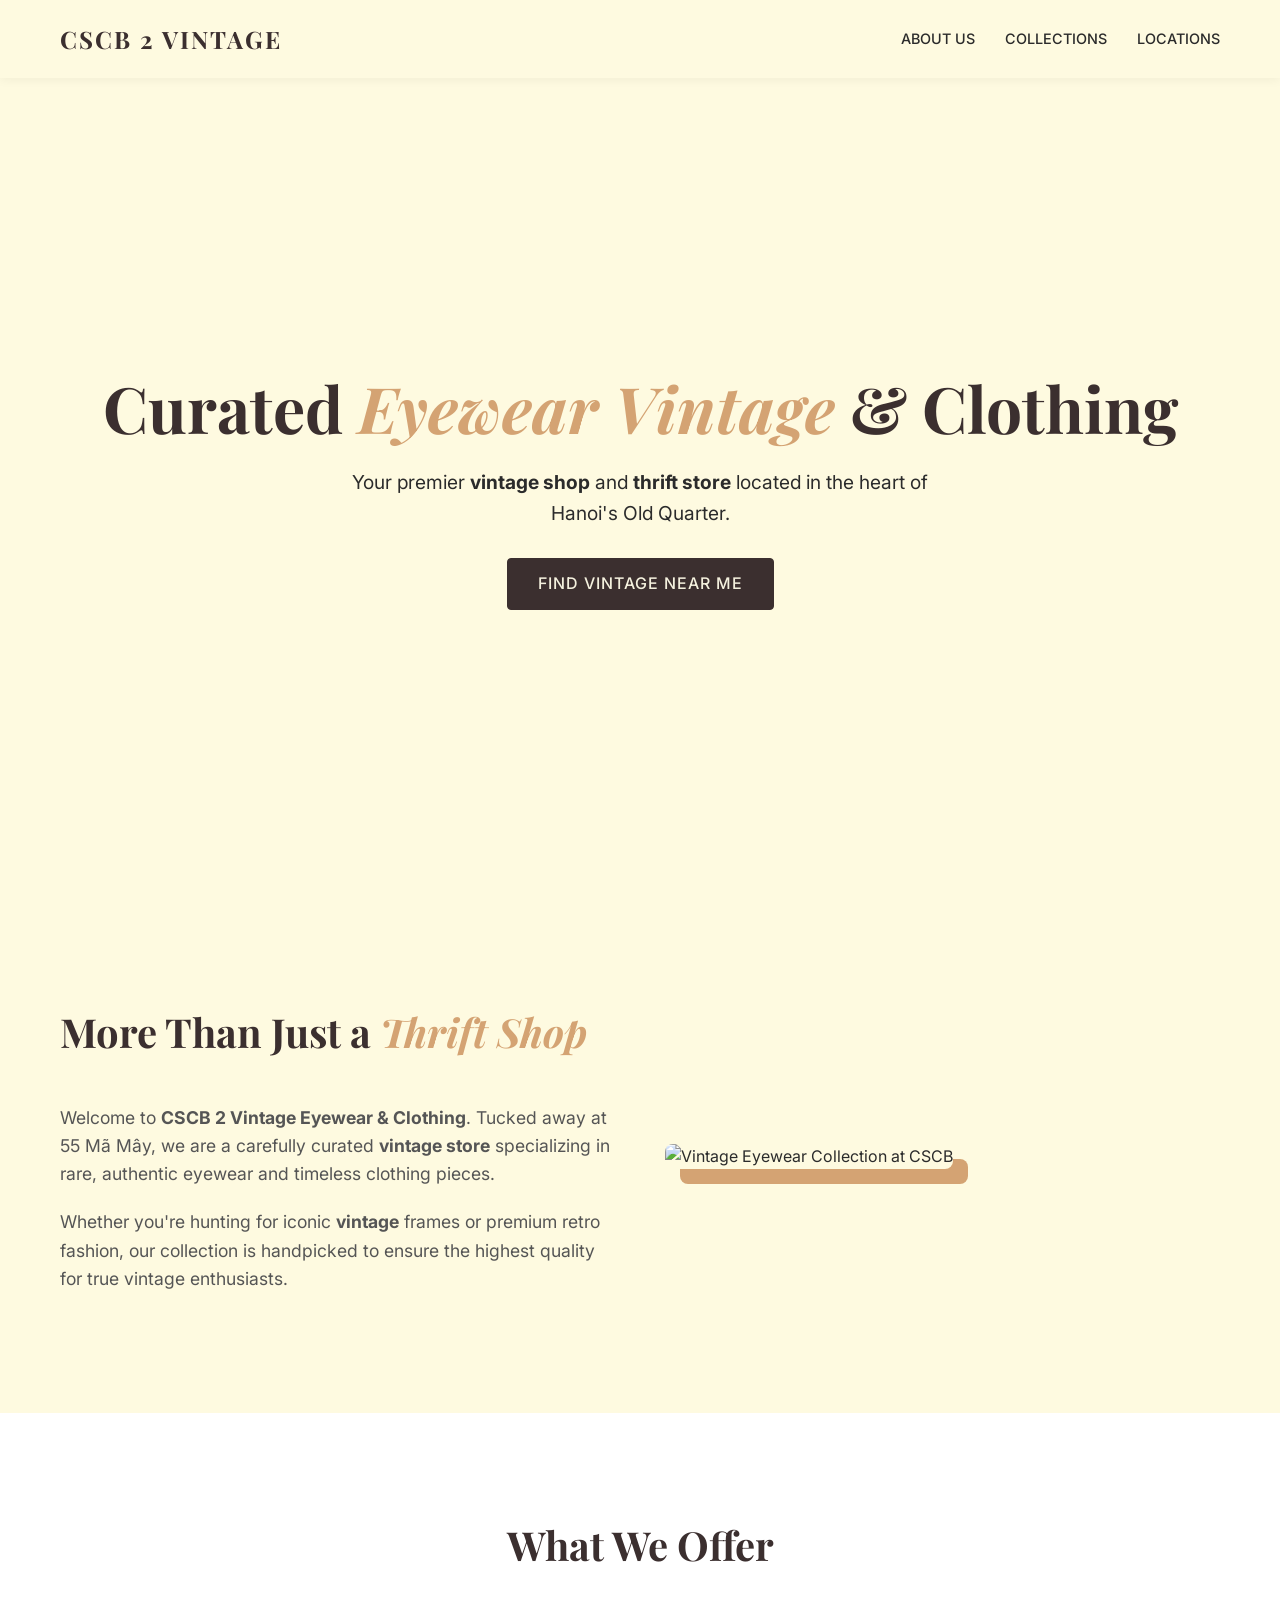
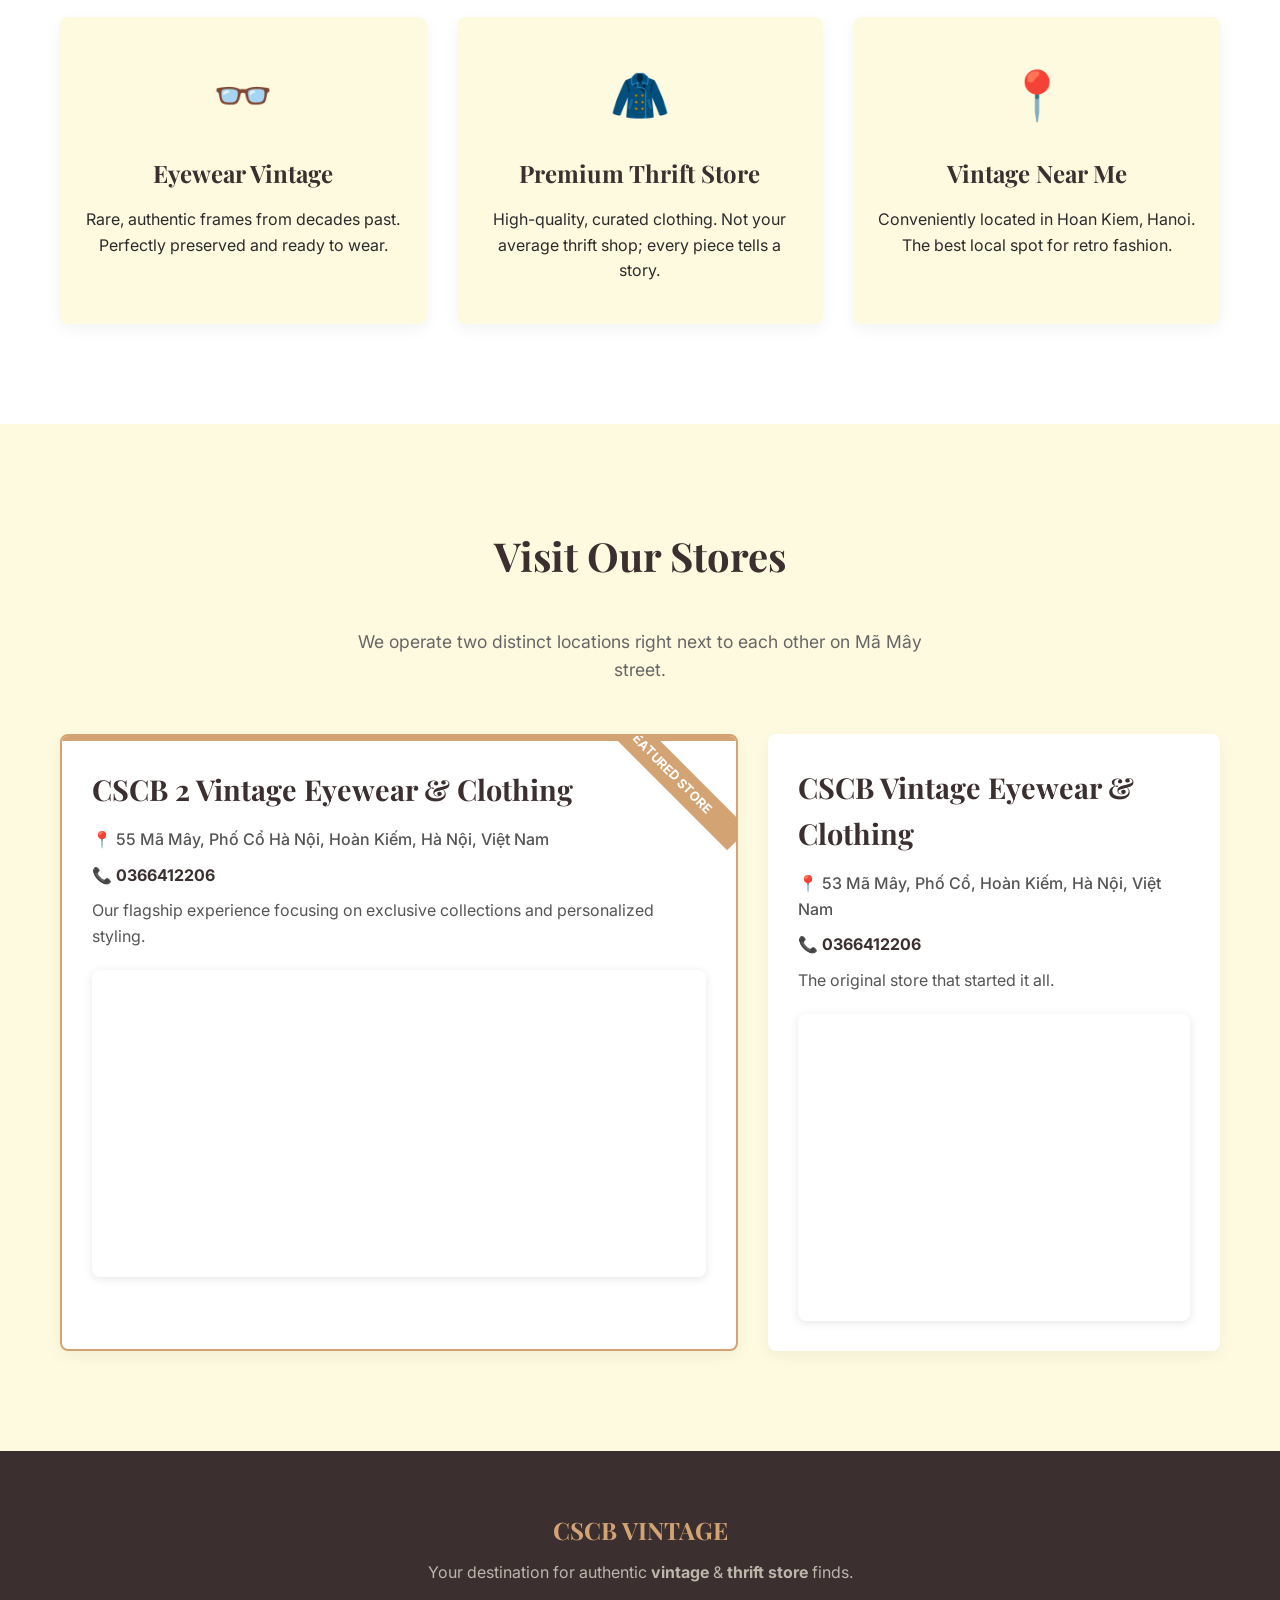
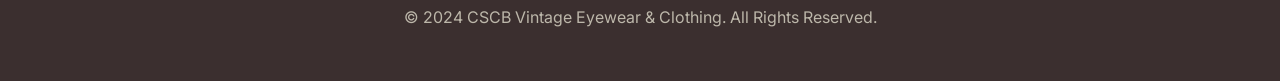
==== index.html @ a182944a "Initial commit: CSCB Vintage SEO Landing Page" ====
<!DOCTYPE html>
<html lang="vi">
<head>
    <meta charset="UTF-8">
    <meta name="viewport" content="width=device-width, initial-scale=1.0">
    <meta name="description" content="CSCB 2 Vintage Eyewear & Clothing - The premium vintage shop, thrift store, and eyewear vintage destination in Hanoi Old Quarter. Find the best vintage near me at 55 Mã Mây.">
    <title>CSCB 2 Vintage Eyewear & Clothing | Premium Vintage Shop & Thrift Store Hanoi</title>
    
    <link rel="stylesheet" href="styles.css">
    <!-- Google Fonts -->
    <link rel="preconnect" href="https://fonts.googleapis.com">
    <link rel="preconnect" href="https://fonts.gstatic.com" crossorigin>
    <link href="https://fonts.googleapis.com/css2?family=Playfair+Display:ital,wght@0,400;0,700;1,400&family=Inter:wght@300;400;500;600&display=swap" rel="stylesheet">
    
    <!-- LocalBusiness Schema Markup for Local SEO -->
    <script type="application/ld+json">
    {
      "@context": "https://schema.org",
      "@type": "ClothingStore",
      "name": "CSCB 2 Vintage Eyewear & Clothing",
      "image": "https://images.unsplash.com/photo-1550246140-5119ae4790b8?auto=format&fit=crop&w=1200&q=80",
      "@id": "https://cscbvintage.com/#location2",
      "url": "https://cscbvintage.com",
      "telephone": "+84366412206",
      "address": {
        "@type": "PostalAddress",
        "streetAddress": "55 Mã Mây, Phố cổ Hà Nội",
        "addressLocality": "Hoàn Kiếm",
        "addressRegion": "Hà Nội",
        "postalCode": "100000",
        "addressCountry": "VN"
      },
      "geo": {
        "@type": "GeoCoordinates",
        "latitude": 21.0351235,
        "longitude": 105.8509074
      },
      "openingHoursSpecification": {
        "@type": "OpeningHoursSpecification",
        "dayOfWeek": [
          "Monday",
          "Tuesday",
          "Wednesday",
          "Thursday",
          "Friday",
          "Saturday",
          "Sunday"
        ],
        "opens": "09:00",
        "closes": "22:00"
      },
      "sameAs": [
        "https://www.facebook.com/cscbvintage"
      ],
      "department": {
        "@type": "Store",
        "name": "CSCB Vintage Eyewear & Clothing (Cơ sở 1)",
        "address": {
          "@type": "PostalAddress",
          "streetAddress": "53 Mã Mây",
          "addressLocality": "Hoàn Kiếm",
          "addressRegion": "Hà Nội",
          "addressCountry": "VN"
        }
      }
    }
    </script>
</head>
<body>

    <!-- Navigation -->
    <nav class="navbar">
        <div class="container nav-container">
            <a href="#" class="logo">CSCB 2 VINTAGE</a>
            <ul class="nav-links">
                <li><a href="#about">About Us</a></li>
                <li><a href="#collections">Collections</a></li>
                <li><a href="#locations">Locations</a></li>
            </ul>
        </div>
    </nav>

    <!-- Hero Section -->
    <header class="hero">
        <div class="hero-content fade-in-up">
            <h1>Curated <span class="highlight">Eyewear Vintage</span> & Clothing</h1>
            <p>Your premier <strong>vintage shop</strong> and <strong>thrift store</strong> located in the heart of Hanoi's Old Quarter.</p>
            <a href="#locations" class="btn btn-primary">Find Vintage Near Me</a>
        </div>
    </header>

    <!-- About Section -->
    <section id="about" class="section about-section">
        <div class="container">
            <div class="about-grid">
                <div class="about-text slide-in-left">
                    <h2>More Than Just a <span class="highlight">Thrift Shop</span></h2>
                    <p>Welcome to <strong>CSCB 2 Vintage Eyewear & Clothing</strong>. Tucked away at 55 Mã Mây, we are a carefully curated <strong>vintage store</strong> specializing in rare, authentic eyewear and timeless clothing pieces.</p>
                    <p>Whether you're hunting for iconic <strong>vintage</strong> frames or premium retro fashion, our collection is handpicked to ensure the highest quality for true vintage enthusiasts.</p>
                </div>
                <div class="about-image slide-in-right">
                    <img src="https://images.unsplash.com/photo-1511499767150-a48a237f0083?auto=format&fit=crop&w=800&q=80" alt="Vintage Eyewear Collection at CSCB">
                </div>
            </div>
        </div>
    </section>

    <!-- Collections / Keywords Section -->
    <section id="collections" class="section collections-section bg-light">
        <div class="container text-center">
            <h2 class="fade-in-up">What We Offer</h2>
            <div class="features-grid">
                <div class="feature-card fade-in-up delay-1">
                    <div class="icon">👓</div>
                    <h3>Eyewear Vintage</h3>
                    <p>Rare, authentic frames from decades past. Perfectly preserved and ready to wear.</p>
                </div>
                <div class="feature-card fade-in-up delay-2">
                    <div class="icon">🧥</div>
                    <h3>Premium Thrift Store</h3>
                    <p>High-quality, curated clothing. Not your average thrift shop; every piece tells a story.</p>
                </div>
                <div class="feature-card fade-in-up delay-3">
                    <div class="icon">📍</div>
                    <h3>Vintage Near Me</h3>
                    <p>Conveniently located in Hoan Kiem, Hanoi. The best local spot for retro fashion.</p>
                </div>
            </div>
        </div>
    </section>

    <!-- Locations & Map Section -->
    <section id="locations" class="section location-section">
        <div class="container">
            <div class="location-header text-center fade-in-up">
                <h2>Visit Our Stores</h2>
                <p>We operate two distinct locations right next to each other on Mã Mây street.</p>
            </div>
            
            <div class="location-grid">
                <!-- Location 2 (Main Focus) -->
                <div class="location-card primary-location slide-in-up">
                    <div class="badge">Featured Store</div>
                    <h3>CSCB 2 Vintage Eyewear & Clothing</h3>
                    <p class="address">📍 55 Mã Mây, Phố Cổ Hà Nội, Hoàn Kiếm, Hà Nội, Việt Nam</p>
                    <p class="phone">📞 <a href="tel:0366412206">0366412206</a></p>
                    <p class="desc">Our flagship experience focusing on exclusive collections and personalized styling.</p>
                    
                    <div class="map-container">
                        <!-- Generic Maps embed using address search for 55 Ma May -->
                        <iframe src="https://maps.google.com/maps?q=55%20M%C3%A3%20M%C3%A2y,%20H%C3%A0%20N%E1%BB%99i&t=&z=17&ie=UTF8&iwloc=&output=embed" width="100%" height="300" style="border:0;" allowfullscreen="" loading="lazy"></iframe>
                    </div>
                </div>

                <!-- Location 1 -->
                <div class="location-card secondary-location slide-in-up delay-2">
                    <h3>CSCB Vintage Eyewear & Clothing</h3>
                    <p class="address">📍 53 Mã Mây, Phố Cổ, Hoàn Kiếm, Hà Nội, Việt Nam</p>
                    <p class="phone">📞 <a href="tel:0366412206">0366412206</a></p>
                    <p class="desc">The original store that started it all.</p>
                    
                    <div class="map-container">
                        <!-- Provided Map Embed for CS1 -->
                        <iframe src="https://www.google.com/maps/embed?pb=!1m18!1m12!1m3!1d3723.939076178549!2d105.85090747674809!3d21.035123580615835!2m3!1f0!2f0!3f0!3m2!1i1024!2i768!4f13.1!3m3!1m2!1s0x3135ab55d11c216b%3A0x9eaa7a2d65ea89d!2sCSCB%20Vintage%20Eyewear%20%26%20Clothing%20-%20Hanoi!5e0!3m2!1svi!2s!4v1786948788789!5m2!1svi!2s" width="100%" height="300" style="border:0;" allowfullscreen="" loading="lazy" referrerpolicy="strict-origin-when-cross-origin"></iframe>
                    </div>
                </div>
            </div>
        </div>
    </section>

    <!-- Footer -->
    <footer class="footer">
        <div class="container text-center">
            <h2>CSCB VINTAGE</h2>
            <p>Your destination for authentic <strong>vintage</strong> & <strong>thrift store</strong> finds.</p>
            <p>&copy; 2024 CSCB Vintage Eyewear & Clothing. All Rights Reserved.</p>
        </div>
    </footer>

    <script src="script.js"></script>
</body>
</html>
---- styles.css ----
/* CSS Reset */
* {
    margin: 0;
    padding: 0;
    box-sizing: border-box;
}

/* Variables */
:root {
    --primary-color: #3b2f2f; /* Dark vintage brown */
    --secondary-color: #d4a373; /* Muted gold/camel */
    --accent-color: #e9edc9; /* Light vintage green */
    --bg-color: #fefae0; /* Cream background */
    --text-color: #2b2b2b;
    --light-text: #f4f1de;
    --font-heading: 'Playfair Display', serif;
    --font-body: 'Inter', sans-serif;
    --transition: all 0.3s ease;
}

html {
    scroll-behavior: smooth;
}

body {
    font-family: var(--font-body);
    background-color: var(--bg-color);
    color: var(--text-color);
    line-height: 1.6;
    overflow-x: hidden;
}

/* Typography */
h1, h2, h3, .logo {
    font-family: var(--font-heading);
    color: var(--primary-color);
}

.highlight {
    color: var(--secondary-color);
    font-style: italic;
}

a {
    text-decoration: none;
    color: inherit;
}

/* Utilities */
.container {
    max-width: 1200px;
    margin: 0 auto;
    padding: 0 20px;
}

.text-center {
    text-align: center;
}

.bg-light {
    background-color: #fff;
}

.btn {
    display: inline-block;
    padding: 12px 30px;
    border-radius: 4px;
    font-weight: 500;
    text-transform: uppercase;
    letter-spacing: 1px;
    transition: var(--transition);
    cursor: pointer;
}

.btn-primary {
    background-color: var(--primary-color);
    color: var(--light-text);
    border: 1px solid var(--primary-color);
}

.btn-primary:hover {
    background-color: transparent;
    color: var(--primary-color);
}

/* Navbar */
.navbar {
    background-color: rgba(254, 250, 224, 0.95);
    backdrop-filter: blur(10px);
    position: fixed;
    width: 100%;
    top: 0;
    z-index: 1000;
    padding: 20px 0;
    box-shadow: 0 2px 10px rgba(0,0,0,0.05);
}

.nav-container {
    display: flex;
    justify-content: space-between;
    align-items: center;
}

.logo {
    font-size: 1.5rem;
    font-weight: 700;
    letter-spacing: 2px;
}

.nav-links {
    list-style: none;
    display: flex;
    gap: 30px;
}

.nav-links a {
    font-weight: 500;
    text-transform: uppercase;
    font-size: 0.9rem;
    transition: var(--transition);
}

.nav-links a:hover {
    color: var(--secondary-color);
}

/* Hero Section */
.hero {
    height: 100vh;
    display: flex;
    align-items: center;
    justify-content: center;
    text-align: center;
    background: linear-gradient(rgba(254, 250, 224, 0.8), rgba(254, 250, 224, 0.9)), url('https://images.unsplash.com/photo-1550246140-5119ae4790b8?auto=format&fit=crop&w=1920&q=80') center/cover;
    padding-top: 80px;
}

.hero-content h1 {
    font-size: 4rem;
    margin-bottom: 20px;
    line-height: 1.2;
}

.hero-content p {
    font-size: 1.2rem;
    margin-bottom: 30px;
    max-width: 600px;
    margin-left: auto;
    margin-right: auto;
}

/* Sections */
.section {
    padding: 100px 0;
}

.section h2 {
    font-size: 2.5rem;
    margin-bottom: 40px;
}

/* About Grid */
.about-grid {
    display: grid;
    grid-template-columns: 1fr 1fr;
    gap: 50px;
    align-items: center;
}

.about-text p {
    margin-bottom: 20px;
    font-size: 1.1rem;
    color: #555;
}

.about-image img {
    width: 100%;
    border-radius: 8px;
    box-shadow: 15px 15px 0 var(--secondary-color);
}

/* Features Grid */
.features-grid {
    display: grid;
    grid-template-columns: repeat(3, 1fr);
    gap: 30px;
}

.feature-card {
    padding: 40px 20px;
    background-color: var(--bg-color);
    border-radius: 8px;
    box-shadow: 0 5px 15px rgba(0,0,0,0.05);
    transition: var(--transition);
}

.feature-card:hover {
    transform: translateY(-10px);
    box-shadow: 0 15px 30px rgba(0,0,0,0.1);
}

.feature-card .icon {
    font-size: 3rem;
    margin-bottom: 20px;
}

.feature-card h3 {
    margin-bottom: 15px;
    font-size: 1.5rem;
}

/* Location Section */
.location-header p {
    max-width: 600px;
    margin: 0 auto 50px auto;
    font-size: 1.1rem;
    color: #666;
}

.location-grid {
    display: grid;
    grid-template-columns: 1.5fr 1fr;
    gap: 30px;
}

.location-card {
    background-color: #fff;
    padding: 30px;
    border-radius: 8px;
    box-shadow: 0 5px 15px rgba(0,0,0,0.05);
    position: relative;
    overflow: hidden;
}

.primary-location {
    border: 2px solid var(--secondary-color);
}

.primary-location::before {
    content: '';
    position: absolute;
    top: 0;
    left: 0;
    width: 100%;
    height: 5px;
    background-color: var(--secondary-color);
}

.badge {
    position: absolute;
    top: 20px;
    right: -30px;
    background-color: var(--secondary-color);
    color: #fff;
    padding: 5px 40px;
    transform: rotate(45deg);
    font-size: 0.8rem;
    font-weight: bold;
    text-transform: uppercase;
}

.location-card h3 {
    font-size: 1.8rem;
    margin-bottom: 15px;
}

.location-card p {
    margin-bottom: 10px;
    color: #555;
}

.location-card .address {
    font-weight: 500;
}

.location-card .phone a {
    color: var(--primary-color);
    font-weight: bold;
}

.map-container {
    margin-top: 20px;
    border-radius: 8px;
    overflow: hidden;
    box-shadow: 0 2px 10px rgba(0,0,0,0.1);
}

/* Footer */
.footer {
    background-color: var(--primary-color);
    color: var(--light-text);
    padding: 60px 0 30px 0;
}

.footer h2 {
    color: var(--secondary-color);
    margin-bottom: 10px;
}

.footer p {
    color: rgba(244, 241, 222, 0.7);
    margin-bottom: 20px;
}

/* Animations */
.fade-in-up {
    opacity: 0;
    transform: translateY(30px);
    transition: opacity 0.8s ease, transform 0.8s ease;
}

.slide-in-left {
    opacity: 0;
    transform: translateX(-50px);
    transition: opacity 0.8s ease, transform 0.8s ease;
}

.slide-in-right {
    opacity: 0;
    transform: translateX(50px);
    transition: opacity 0.8s ease, transform 0.8s ease;
}

.slide-in-up {
    opacity: 0;
    transform: translateY(50px);
    transition: opacity 0.8s ease, transform 0.8s ease;
}

.is-visible {
    opacity: 1;
    transform: translate(0);
}

.delay-1 { transition-delay: 0.2s; }
.delay-2 { transition-delay: 0.4s; }
.delay-3 { transition-delay: 0.6s; }

/* Responsive */
@media (max-width: 900px) {
    .about-grid, .location-grid {
        grid-template-columns: 1fr;
    }
    
    .primary-location {
        order: -1;
    }
}

@media (max-width: 768px) {
    .hero-content h1 {
        font-size: 3rem;
    }
    
    .features-grid {
        grid-template-columns: 1fr;
    }
    
    .nav-links {
        display: none;
    }
}
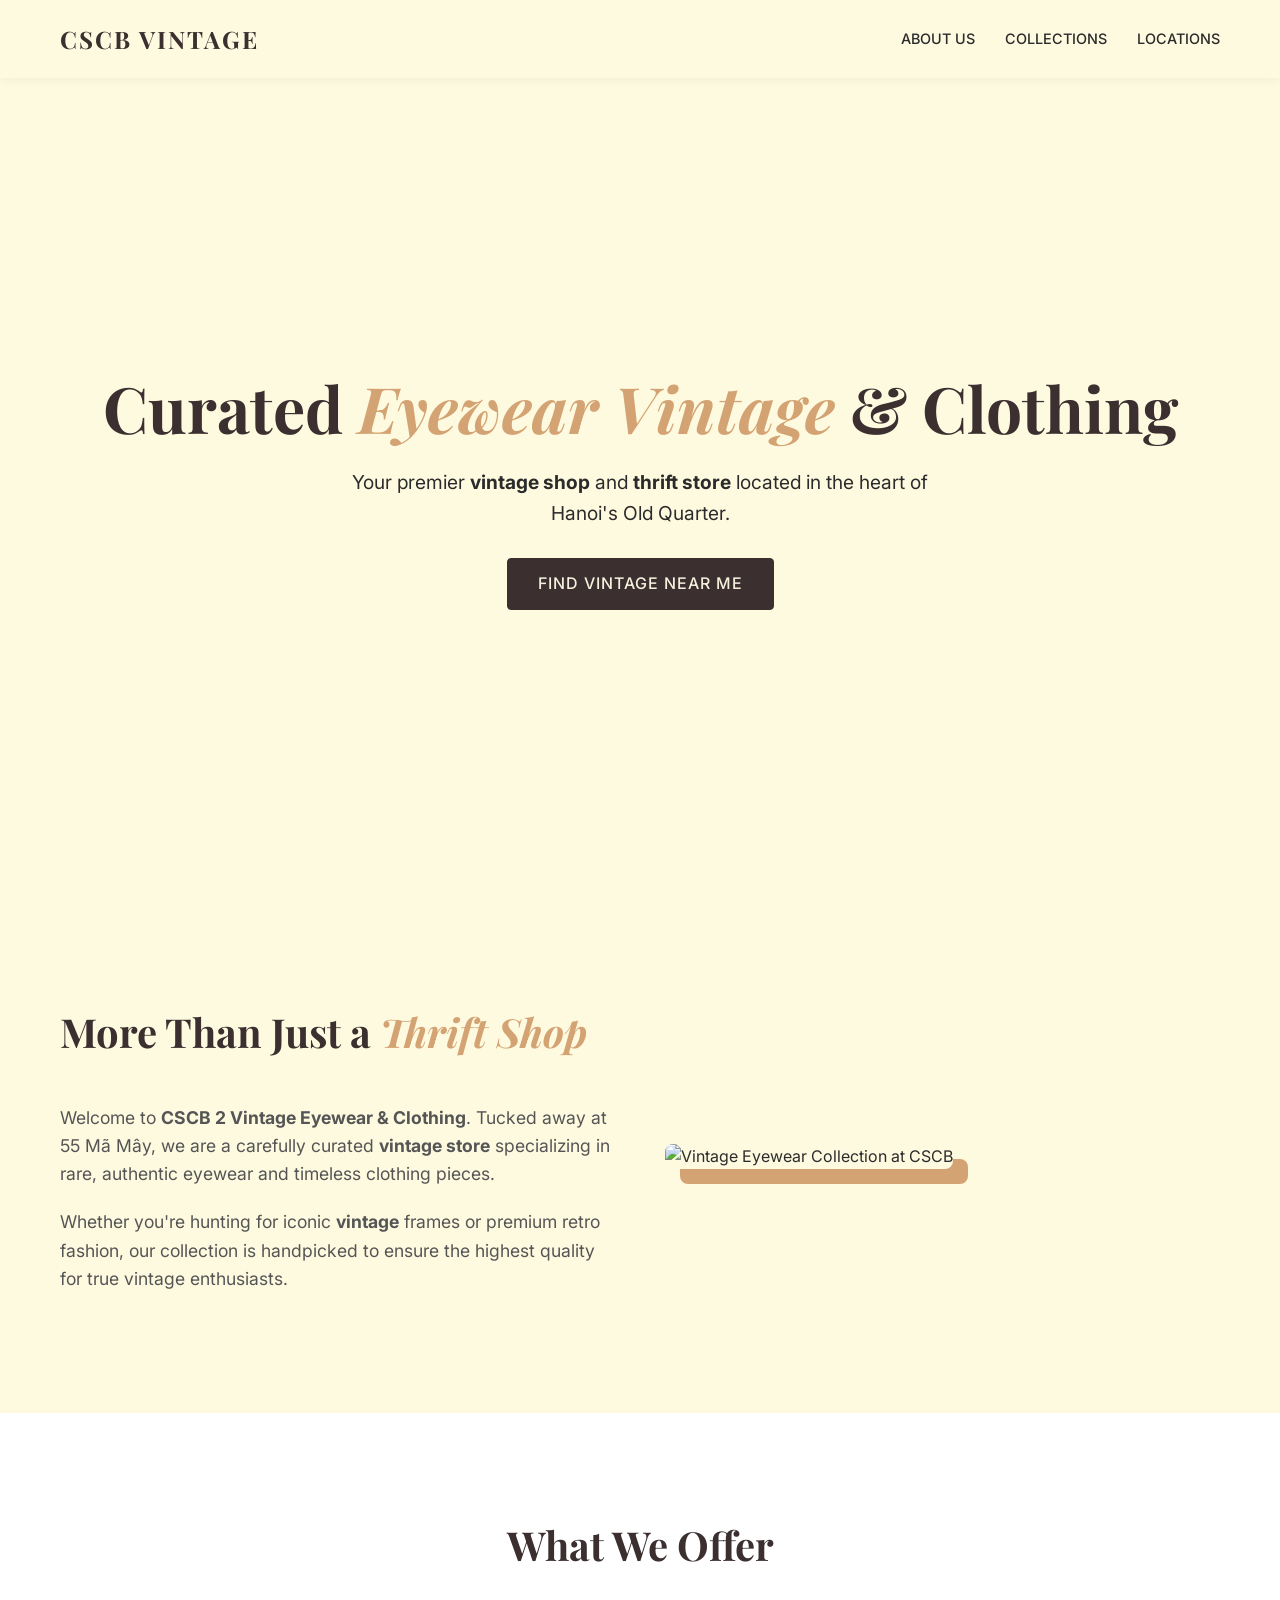
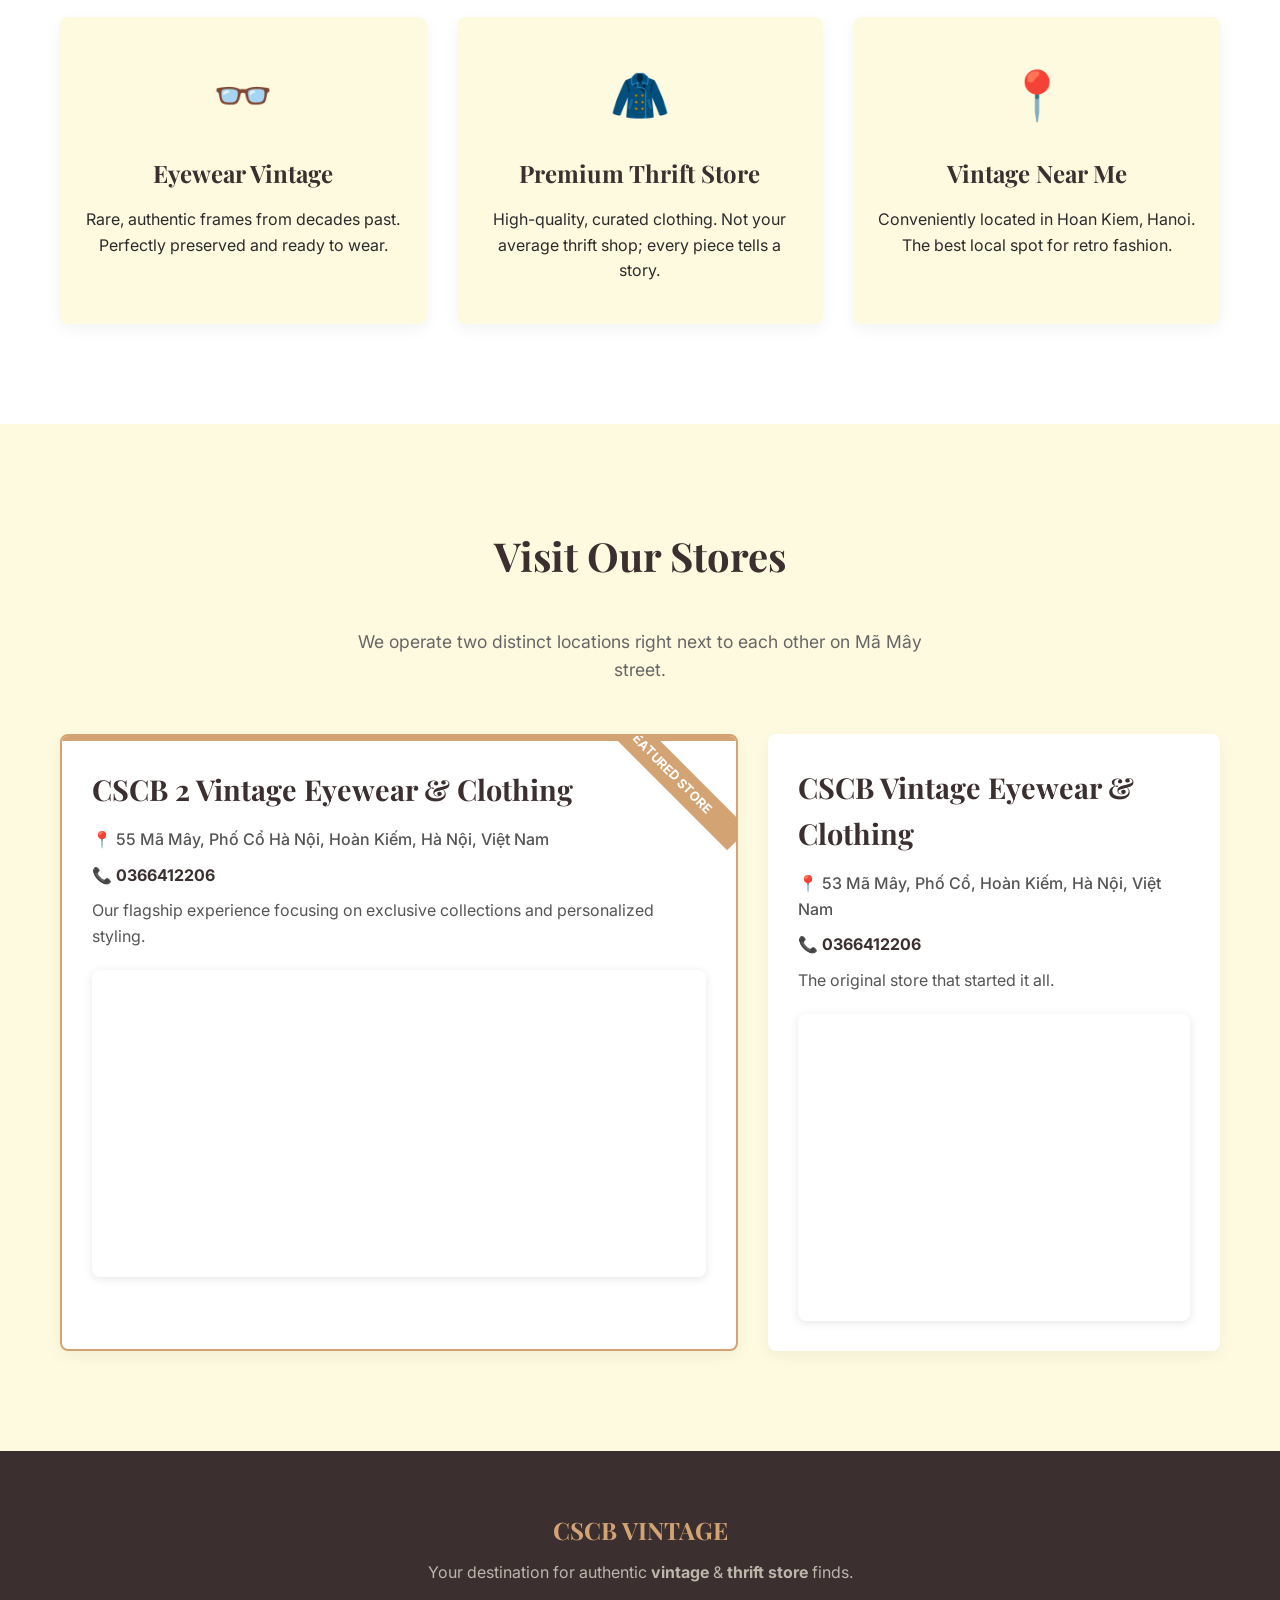
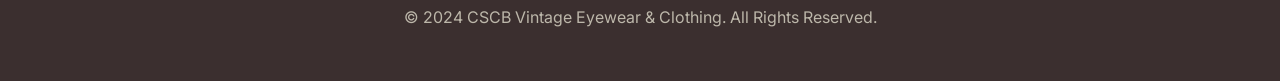
==== commit 817c6d81: "Update logo text to CSCB VINTAGE" ====
--- a/index.html
+++ b/index.html
@@ -71,7 +71,7 @@
     <!-- Navigation -->
     <nav class="navbar">
         <div class="container nav-container">
-            <a href="#" class="logo">CSCB 2 VINTAGE</a>
+            <a href="#" class="logo">CSCB VINTAGE</a>
             <ul class="nav-links">
                 <li><a href="#about">About Us</a></li>
                 <li><a href="#collections">Collections</a></li>
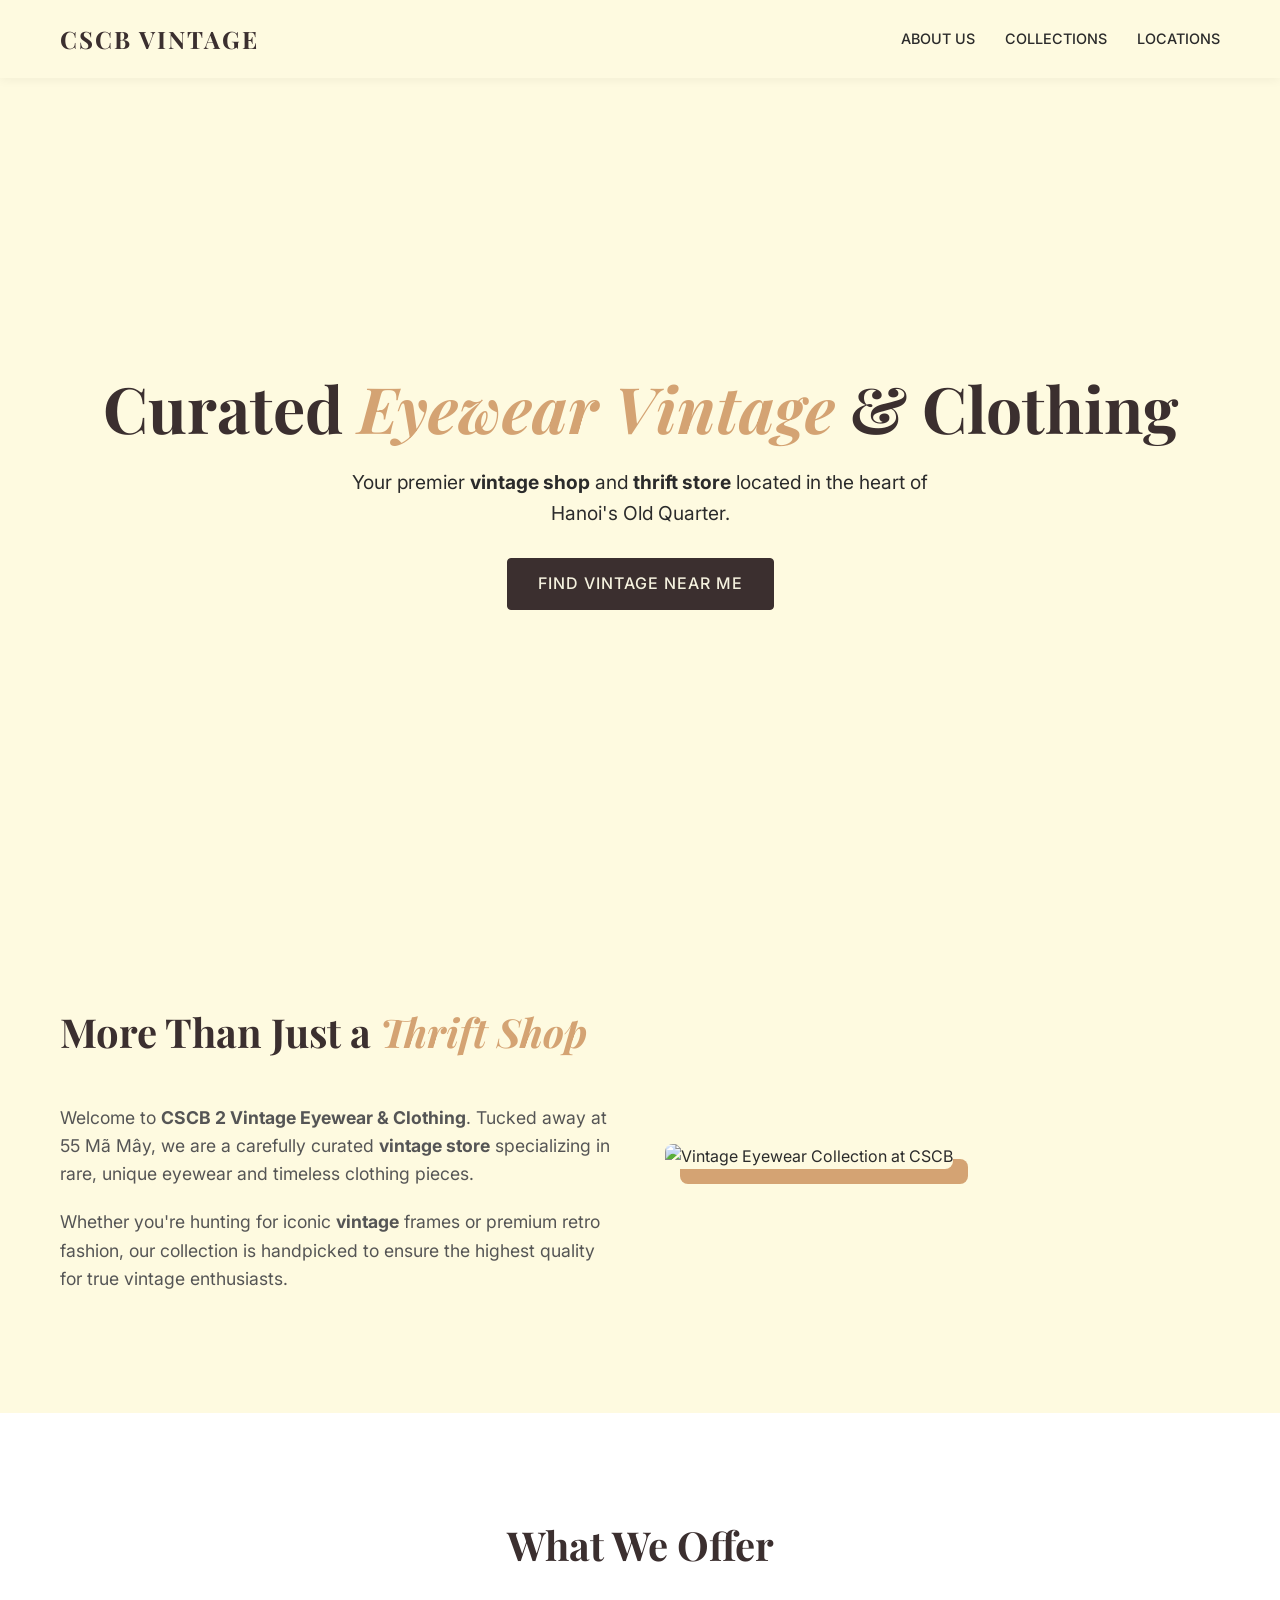
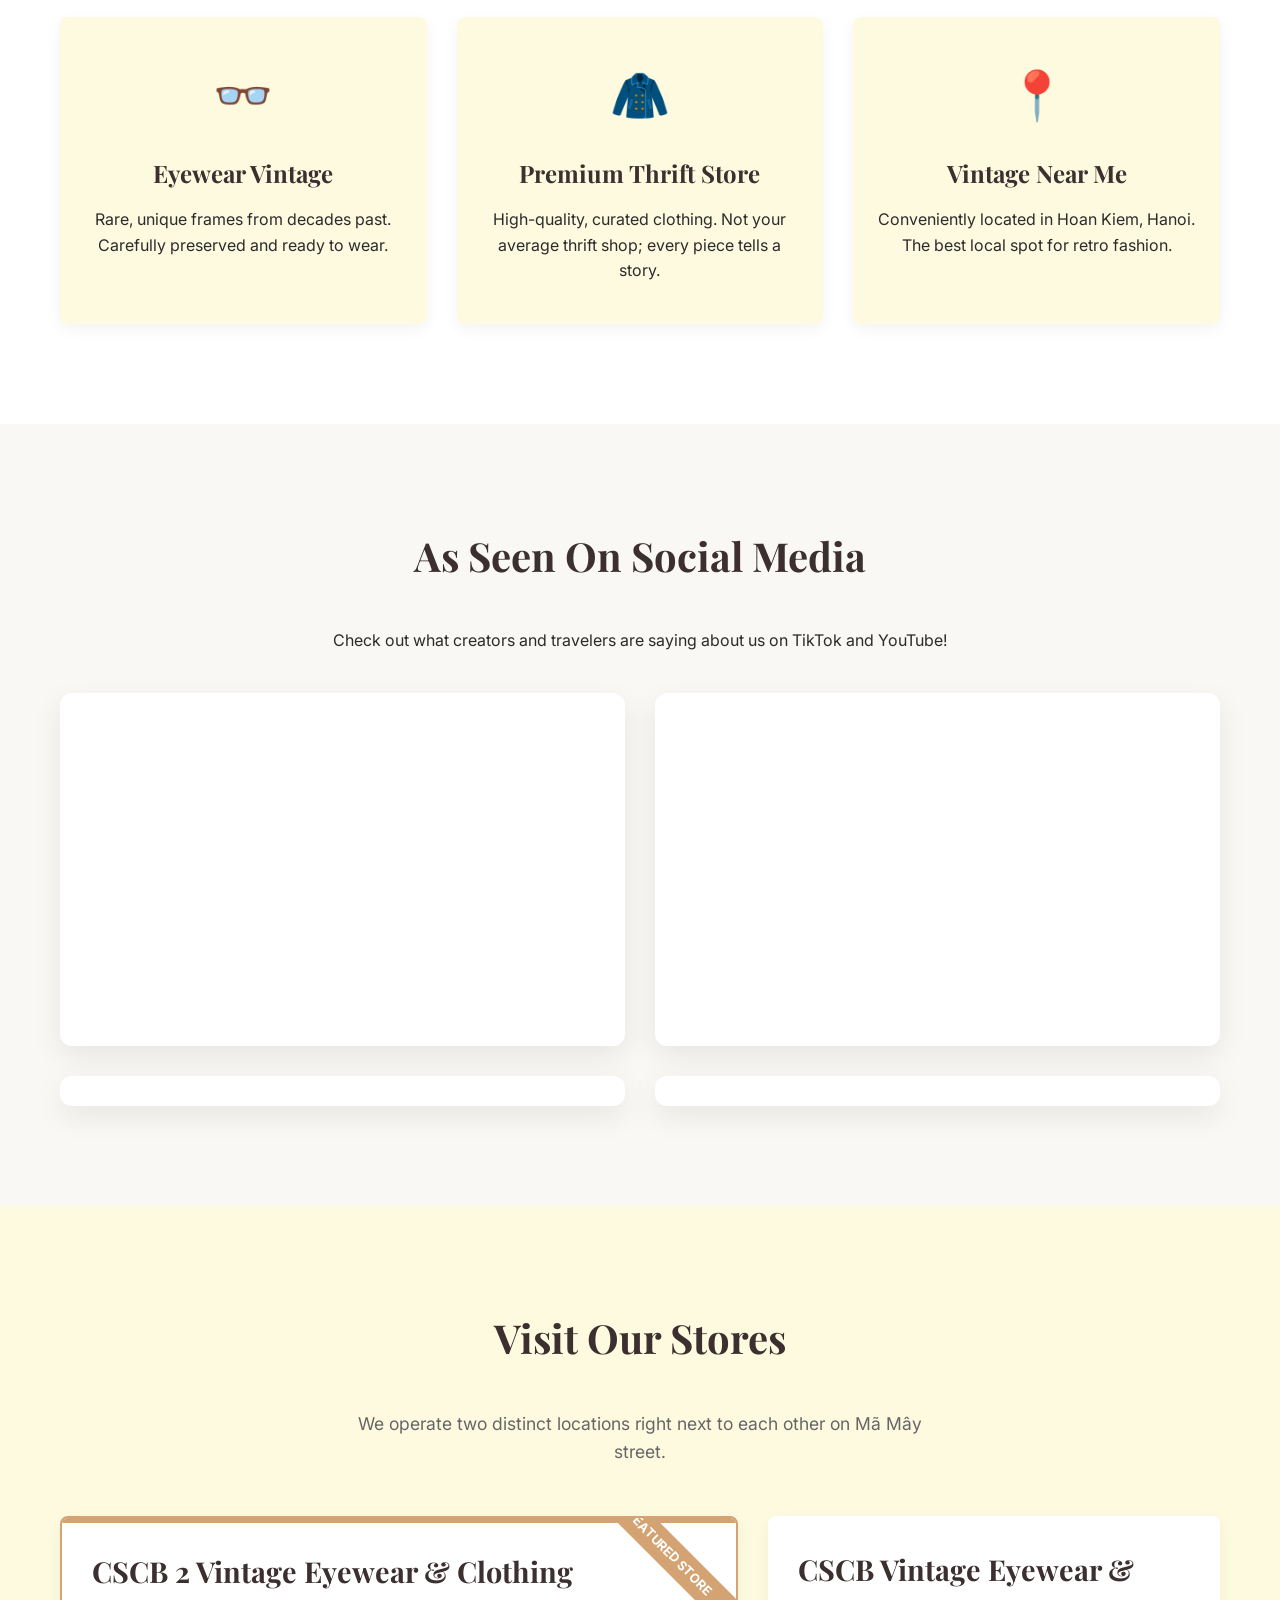
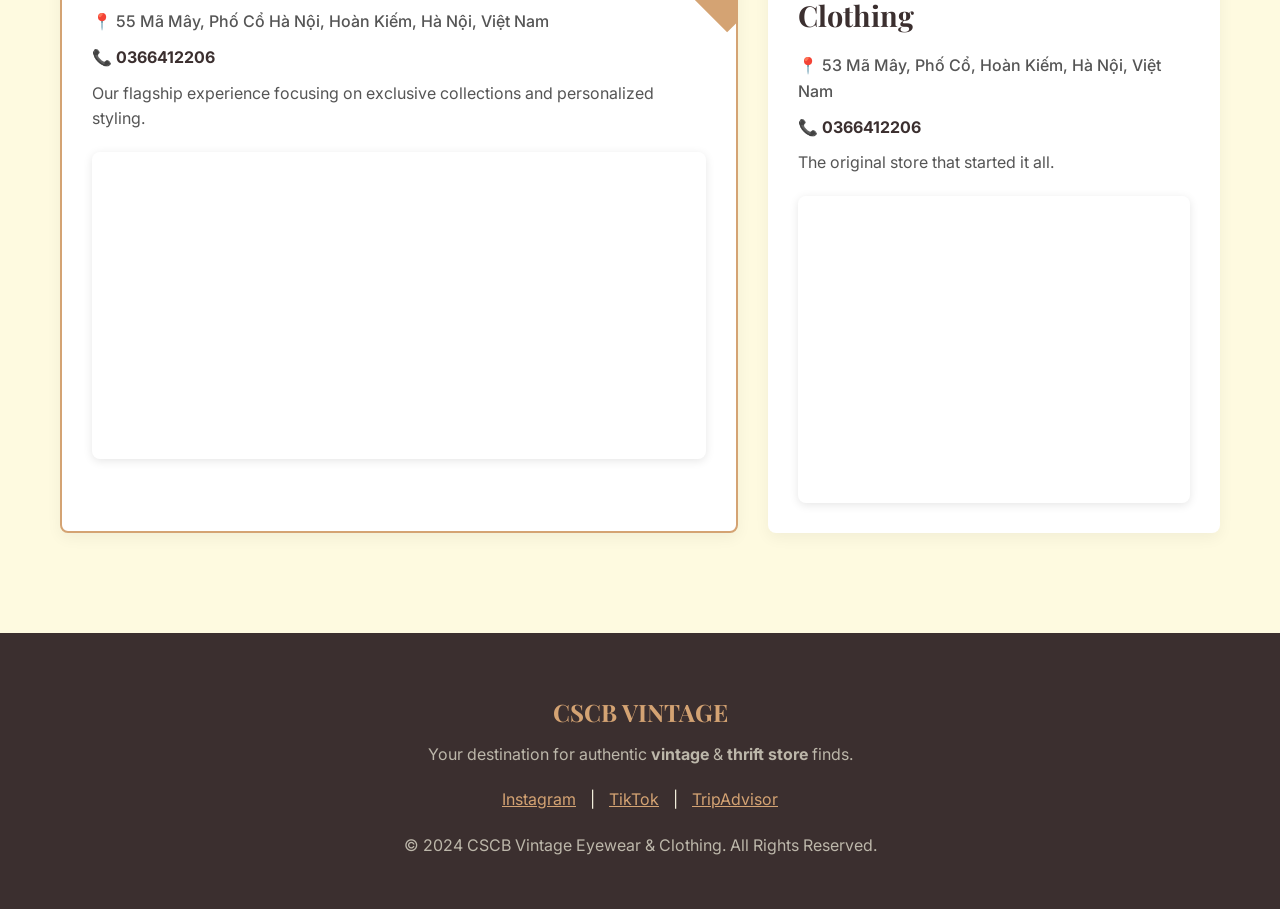
==== commit addca29e: "Revamp design: Add video reviews, update texts, social links" ====
--- a/index.html
+++ b/index.html
@@ -95,7 +95,7 @@
             <div class="about-grid">
                 <div class="about-text slide-in-left">
                     <h2>More Than Just a <span class="highlight">Thrift Shop</span></h2>
-                    <p>Welcome to <strong>CSCB 2 Vintage Eyewear & Clothing</strong>. Tucked away at 55 Mã Mây, we are a carefully curated <strong>vintage store</strong> specializing in rare, authentic eyewear and timeless clothing pieces.</p>
+                    <p>Welcome to <strong>CSCB 2 Vintage Eyewear & Clothing</strong>. Tucked away at 55 Mã Mây, we are a carefully curated <strong>vintage store</strong> specializing in rare, unique eyewear and timeless clothing pieces.</p>
                     <p>Whether you're hunting for iconic <strong>vintage</strong> frames or premium retro fashion, our collection is handpicked to ensure the highest quality for true vintage enthusiasts.</p>
                 </div>
                 <div class="about-image slide-in-right">
@@ -113,7 +113,7 @@
                 <div class="feature-card fade-in-up delay-1">
                     <div class="icon">👓</div>
                     <h3>Eyewear Vintage</h3>
-                    <p>Rare, authentic frames from decades past. Perfectly preserved and ready to wear.</p>
+                    <p>Rare, unique frames from decades past. Carefully preserved and ready to wear.</p>
                 </div>
                 <div class="feature-card fade-in-up delay-2">
                     <div class="icon">🧥</div>
@@ -126,6 +126,33 @@
                     <p>Conveniently located in Hoan Kiem, Hanoi. The best local spot for retro fashion.</p>
                 </div>
             </div>
+        </div>
+    </section>
+
+    <!-- Media & Reviews Section -->
+    <section id="reviews" class="section reviews-section">
+        <div class="container text-center">
+            <h2 class="fade-in-up">As Seen On Social Media</h2>
+            <p class="fade-in-up delay-1" style="margin-bottom: 40px;">Check out what creators and travelers are saying about us on TikTok and YouTube!</p>
+            
+            <div class="video-grid">
+                <!-- YouTube Videos -->
+                <div class="video-wrapper fade-in-up delay-1">
+                    <iframe width="100%" height="315" src="https://www.youtube.com/embed/1odlOsCKoBs" title="YouTube video player" frameborder="0" allow="accelerometer; autoplay; clipboard-write; encrypted-media; gyroscope; picture-in-picture" allowfullscreen></iframe>
+                </div>
+                <div class="video-wrapper fade-in-up delay-2">
+                    <iframe width="100%" height="315" src="https://www.youtube.com/embed/V082TiC9Sjc" title="YouTube video player" frameborder="0" allow="accelerometer; autoplay; clipboard-write; encrypted-media; gyroscope; picture-in-picture" allowfullscreen></iframe>
+                </div>
+                
+                <!-- TikTok Videos Embed -->
+                <div class="video-wrapper fade-in-up delay-3">
+                    <blockquote class="tiktok-embed" cite="https://www.tiktok.com/@megan.k.jackson/video/7597108400014544159" data-video-id="7597108400014544159" style="max-width: 100%; min-width: 325px;"> <section> </section> </blockquote> 
+                </div>
+                <div class="video-wrapper fade-in-up delay-4">
+                    <blockquote class="tiktok-embed" cite="https://www.tiktok.com/@knox_balbastro/video/7507214852423765256" data-video-id="7507214852423765256" style="max-width: 100%; min-width: 325px;"> <section> </section> </blockquote>
+                </div>
+            </div>
+            <script async src="https://www.tiktok.com/embed.js"></script>
         </div>
     </section>
 
@@ -173,6 +200,13 @@
         <div class="container text-center">
             <h2>CSCB VINTAGE</h2>
             <p>Your destination for authentic <strong>vintage</strong> & <strong>thrift store</strong> finds.</p>
+            
+            <div class="social-links" style="margin: 20px 0;">
+                <a href="https://www.instagram.com/cscb_cuasochoiboi/" target="_blank" style="margin: 0 10px; color: var(--secondary-color); text-decoration: underline;">Instagram</a> |
+                <a href="https://www.tiktok.com/@cuasochoiboi.vintagevn?_r=1&_t=ZS-98yXl5weUJ2" target="_blank" style="margin: 0 10px; color: var(--secondary-color); text-decoration: underline;">TikTok</a> |
+                <a href="https://www.tripadvisor.com.vn/Attraction_Review-g27501570-d33473188-Reviews-CSCB_2_Vintage_Eyewear_Clothing-Hoan_Kiem_Hanoi.html" target="_blank" style="margin: 0 10px; color: var(--secondary-color); text-decoration: underline;">TripAdvisor</a>
+            </div>
+
             <p>&copy; 2024 CSCB Vintage Eyewear & Clothing. All Rights Reserved.</p>
         </div>
     </footer>
--- a/styles.css
+++ b/styles.css
@@ -209,6 +209,37 @@
     font-size: 1.5rem;
 }
 
+/* Video Reviews Grid */
+.reviews-section {
+    background-color: #f9f8f4;
+}
+
+.video-grid {
+    display: grid;
+    grid-template-columns: repeat(2, 1fr);
+    gap: 30px;
+    align-items: start;
+    justify-items: center;
+}
+
+.video-wrapper {
+    width: 100%;
+    background: #fff;
+    border-radius: 12px;
+    padding: 15px;
+    box-shadow: 0 10px 30px rgba(0,0,0,0.08);
+    transition: var(--transition);
+}
+
+.video-wrapper:hover {
+    transform: translateY(-5px);
+    box-shadow: 0 15px 40px rgba(0,0,0,0.12);
+}
+
+.video-wrapper iframe {
+    border-radius: 8px;
+}
+
 /* Location Section */
 .location-header p {
     max-width: 600px;
@@ -338,7 +369,7 @@
 
 /* Responsive */
 @media (max-width: 900px) {
-    .about-grid, .location-grid {
+    .about-grid, .location-grid, .video-grid {
         grid-template-columns: 1fr;
     }
     
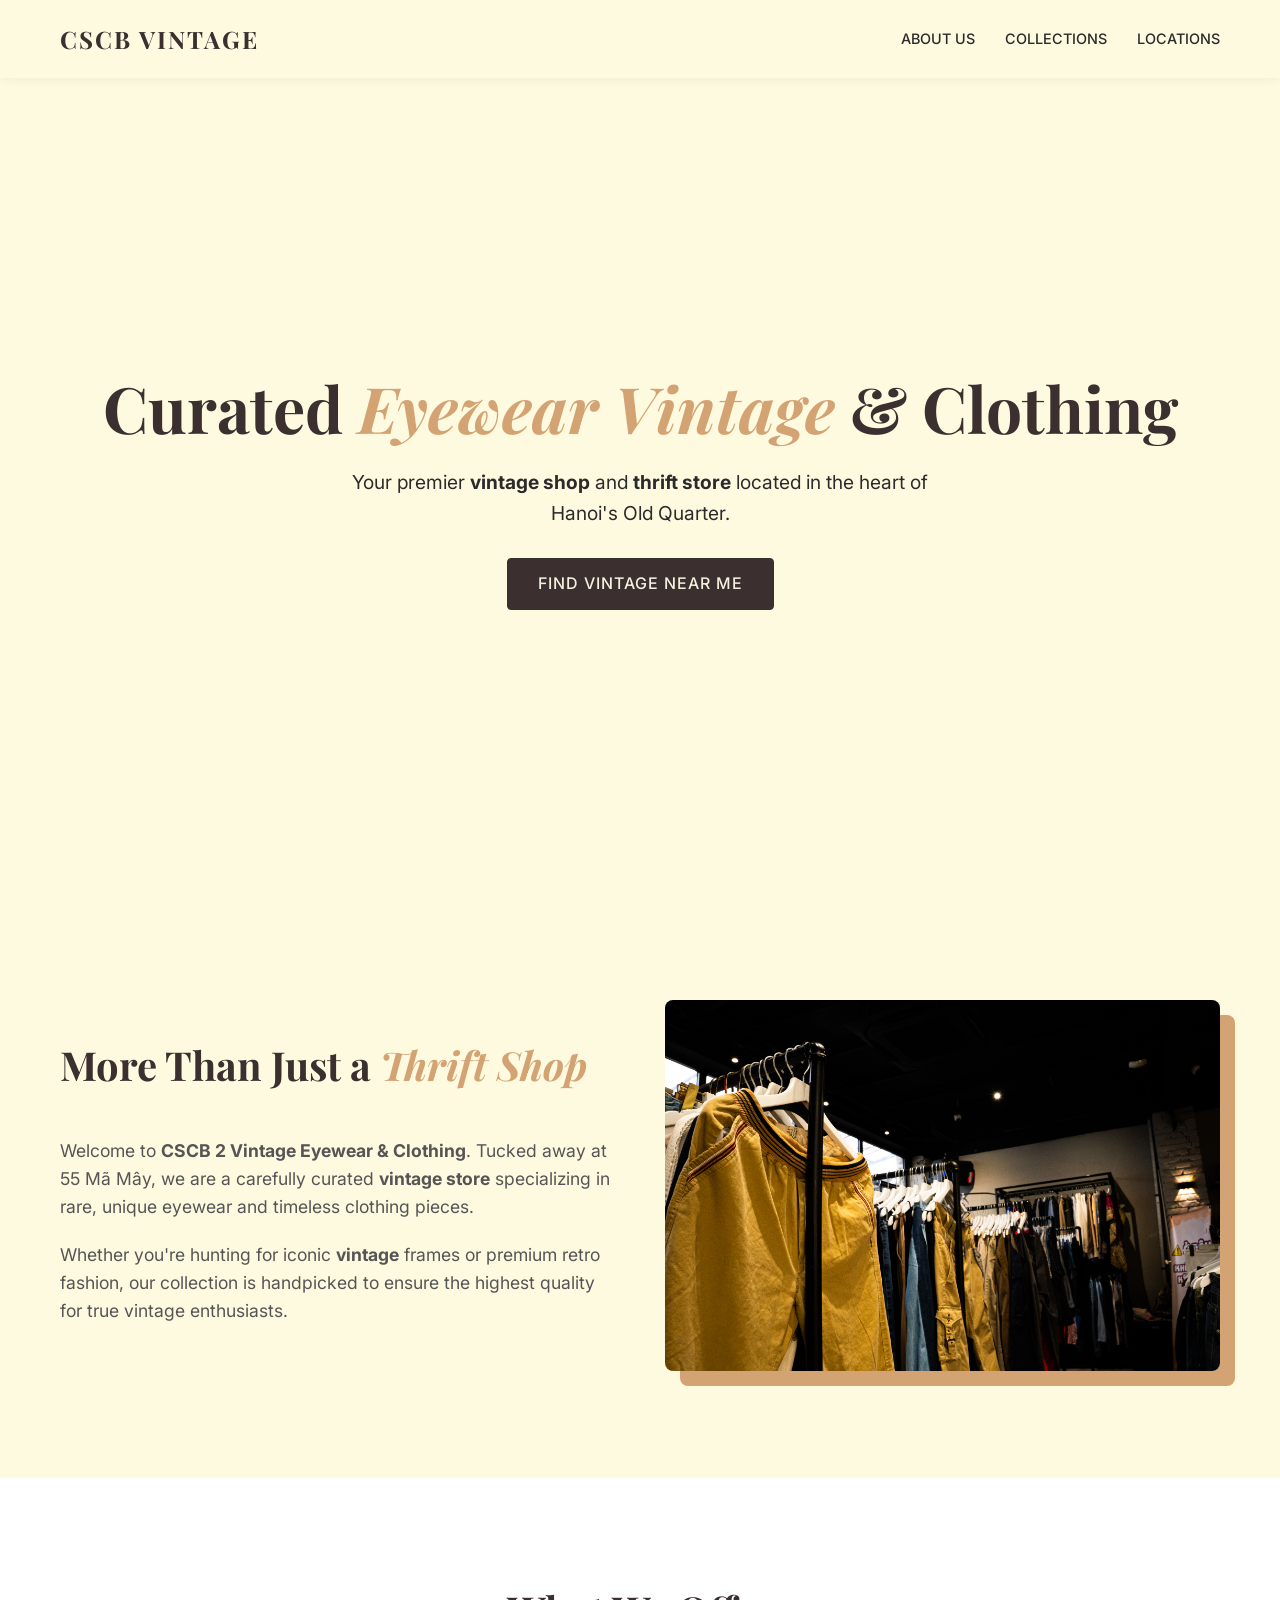
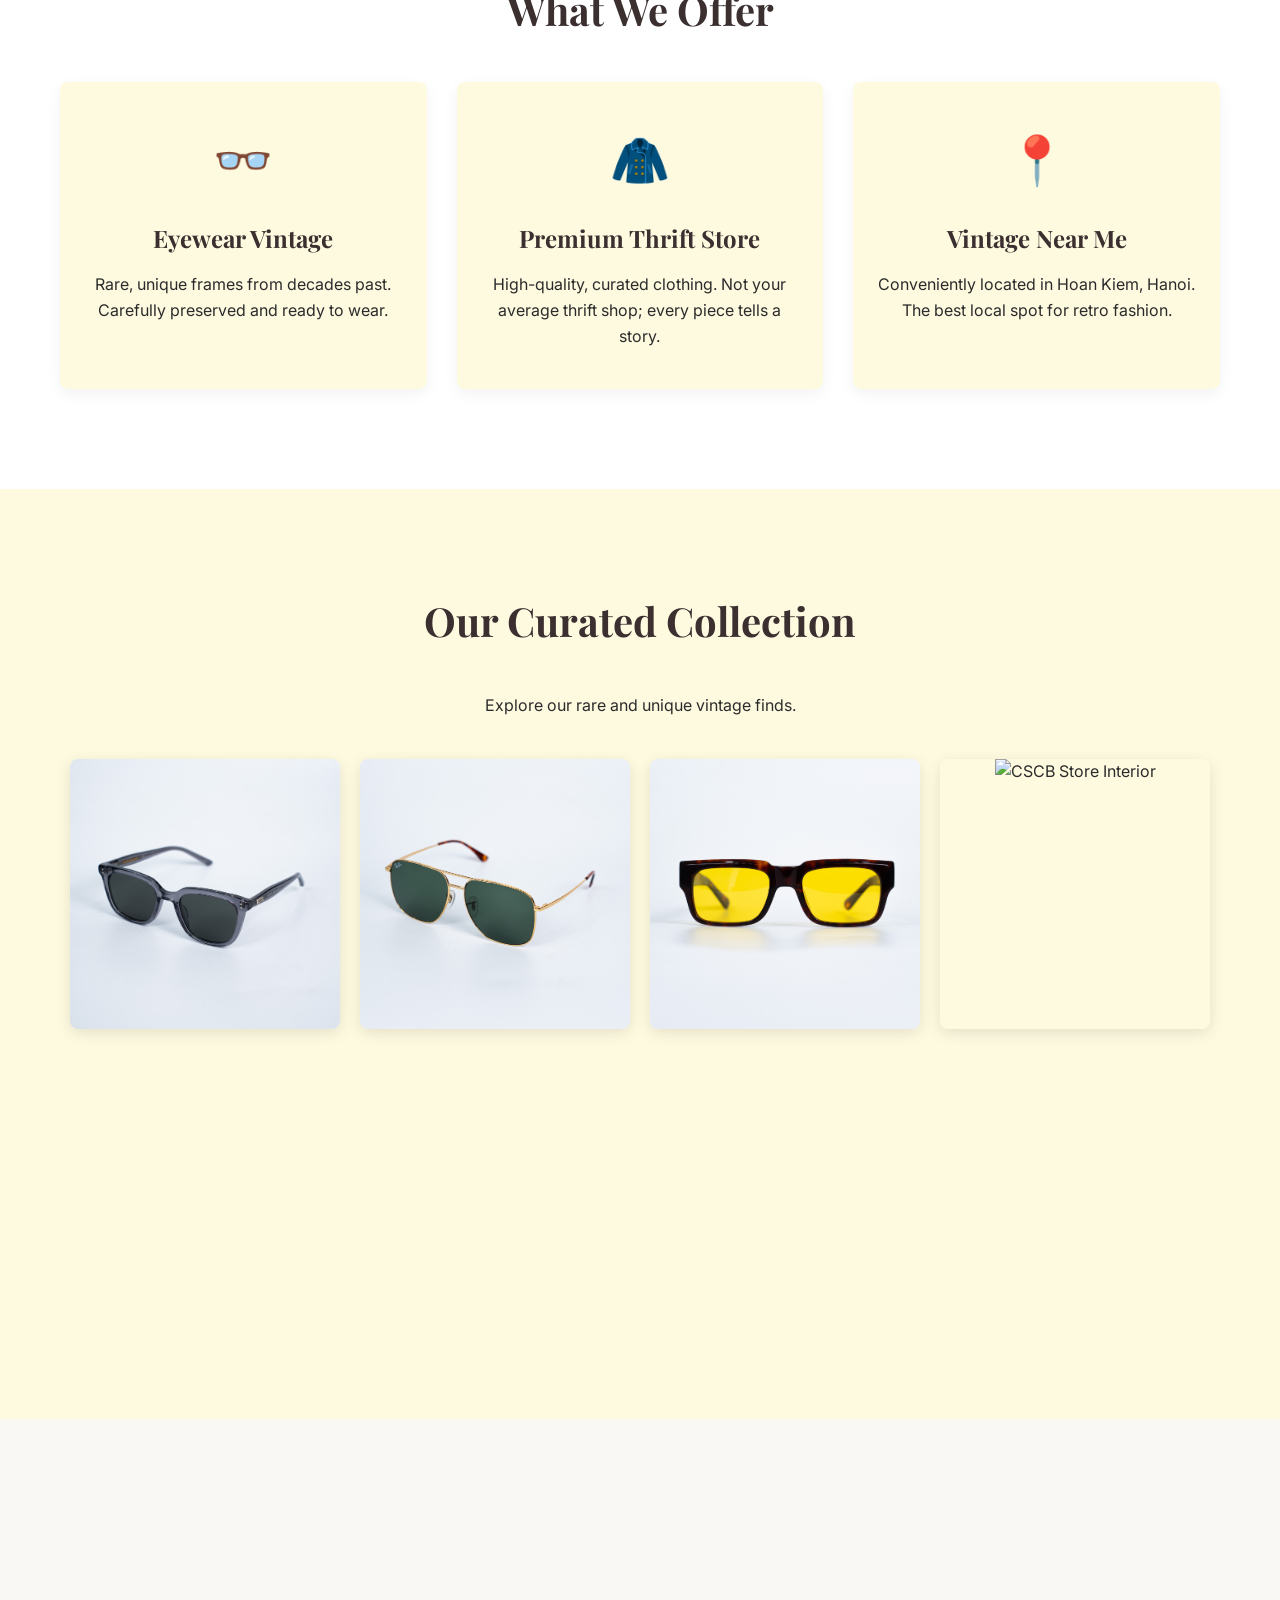
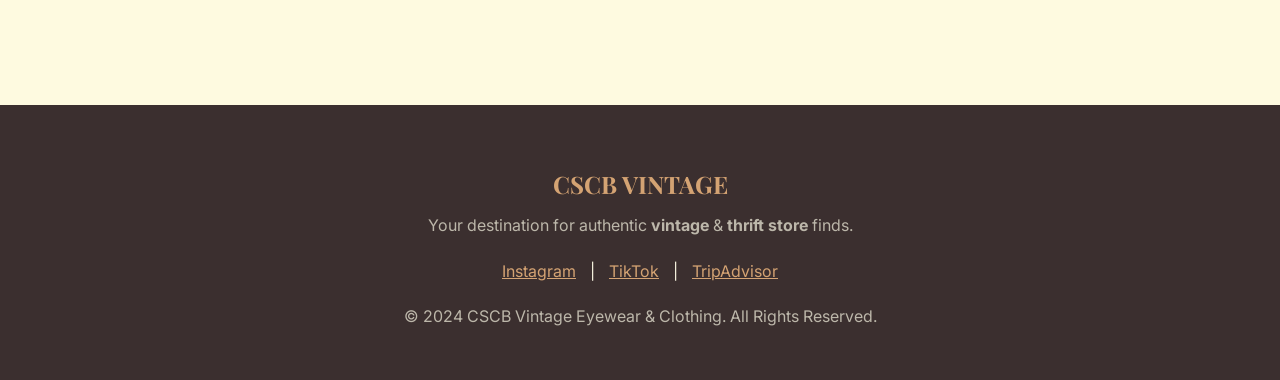
==== commit 97099387: "Add Gallery, fix TikTok embed aspect ratio, add local images" ====
--- a/index.html
+++ b/index.html
@@ -99,7 +99,7 @@
                     <p>Whether you're hunting for iconic <strong>vintage</strong> frames or premium retro fashion, our collection is handpicked to ensure the highest quality for true vintage enthusiasts.</p>
                 </div>
                 <div class="about-image slide-in-right">
-                    <img src="https://images.unsplash.com/photo-1511499767150-a48a237f0083?auto=format&fit=crop&w=800&q=80" alt="Vintage Eyewear Collection at CSCB">
+                    <img src="anh khong gian/DSC02598.jpg" alt="Vintage Eyewear Collection at CSCB">
                 </div>
             </div>
         </div>
@@ -129,30 +129,45 @@
         </div>
     </section>
 
+    <!-- Gallery Section -->
+    <section id="gallery" class="section gallery-section">
+        <div class="container text-center">
+            <h2 class="fade-in-up">Our Curated Collection</h2>
+            <p class="fade-in-up delay-1" style="margin-bottom: 40px;">Explore our rare and unique vintage finds.</p>
+            <div class="gallery-grid">
+                <div class="gallery-item fade-in-up"><img src="Pictures/DSC02500.jpg" alt="Vintage Eyewear 1" loading="lazy"></div>
+                <div class="gallery-item fade-in-up delay-1"><img src="Pictures/DSC02527.jpg" alt="Vintage Eyewear 2" loading="lazy"></div>
+                <div class="gallery-item fade-in-up delay-2"><img src="Pictures/DSC02535.jpg" alt="Vintage Eyewear 3" loading="lazy"></div>
+                <div class="gallery-item fade-in-up delay-3"><img src="anh khong gian/DSC02605.jpg" alt="CSCB Store Interior" loading="lazy"></div>
+                <div class="gallery-item fade-in-up"><img src="Pictures/DSC02559.jpg" alt="Vintage Eyewear 4" loading="lazy"></div>
+                <div class="gallery-item fade-in-up delay-1"><img src="Pictures/DSC02572.jpg" alt="Vintage Eyewear 5" loading="lazy"></div>
+                <div class="gallery-item fade-in-up delay-2"><img src="Pictures/DSC02584.jpg" alt="Vintage Eyewear 6" loading="lazy"></div>
+                <div class="gallery-item fade-in-up delay-3"><img src="anh khong gian/DSC02606.jpg" alt="CSCB Store Shelves" loading="lazy"></div>
+            </div>
+        </div>
+    </section>
+
     <!-- Media & Reviews Section -->
-    <section id="reviews" class="section reviews-section">
-        <div class="container text-center">
-            <h2 class="fade-in-up">As Seen On Social Media</h2>
-            <p class="fade-in-up delay-1" style="margin-bottom: 40px;">Check out what creators and travelers are saying about us on TikTok and YouTube!</p>
+    <section id="reviews" class="section reviews-section bg-light">
+        <div class="container text-center">
+            <h2 class="fade-in-up">As Seen On TikTok</h2>
+            <p class="fade-in-up delay-1" style="margin-bottom: 40px;">Check out what creators and travelers are saying about us!</p>
             
             <div class="video-grid">
-                <!-- YouTube Videos -->
+                <!-- TikTok Videos Embed with Iframe for 9:16 aspect ratio -->
                 <div class="video-wrapper fade-in-up delay-1">
-                    <iframe width="100%" height="315" src="https://www.youtube.com/embed/1odlOsCKoBs" title="YouTube video player" frameborder="0" allow="accelerometer; autoplay; clipboard-write; encrypted-media; gyroscope; picture-in-picture" allowfullscreen></iframe>
+                    <iframe src="https://www.tiktok.com/embed/v2/7597108400014544159" allow="autoplay; encrypted-media" allowfullscreen></iframe>
                 </div>
                 <div class="video-wrapper fade-in-up delay-2">
-                    <iframe width="100%" height="315" src="https://www.youtube.com/embed/V082TiC9Sjc" title="YouTube video player" frameborder="0" allow="accelerometer; autoplay; clipboard-write; encrypted-media; gyroscope; picture-in-picture" allowfullscreen></iframe>
-                </div>
-                
-                <!-- TikTok Videos Embed -->
+                    <iframe src="https://www.tiktok.com/embed/v2/7507214852423765256" allow="autoplay; encrypted-media" allowfullscreen></iframe>
+                </div>
                 <div class="video-wrapper fade-in-up delay-3">
-                    <blockquote class="tiktok-embed" cite="https://www.tiktok.com/@megan.k.jackson/video/7597108400014544159" data-video-id="7597108400014544159" style="max-width: 100%; min-width: 325px;"> <section> </section> </blockquote> 
+                    <iframe src="https://www.tiktok.com/embed/v2/7657605511847759126" allow="autoplay; encrypted-media" allowfullscreen></iframe>
                 </div>
                 <div class="video-wrapper fade-in-up delay-4">
-                    <blockquote class="tiktok-embed" cite="https://www.tiktok.com/@knox_balbastro/video/7507214852423765256" data-video-id="7507214852423765256" style="max-width: 100%; min-width: 325px;"> <section> </section> </blockquote>
-                </div>
-            </div>
-            <script async src="https://www.tiktok.com/embed.js"></script>
+                    <iframe src="https://www.tiktok.com/embed/v2/7626052014392347937" allow="autoplay; encrypted-media" allowfullscreen></iframe>
+                </div>
+            </div>
         </div>
     </section>
 
--- a/styles.css
+++ b/styles.css
@@ -209,6 +209,36 @@
     font-size: 1.5rem;
 }
 
+/* Gallery Section */
+.gallery-section {
+    background-color: var(--bg-color);
+}
+
+.gallery-grid {
+    display: grid;
+    grid-template-columns: repeat(4, 1fr);
+    gap: 20px;
+    padding: 0 10px;
+}
+
+.gallery-item {
+    border-radius: 8px;
+    overflow: hidden;
+    box-shadow: 0 4px 15px rgba(0,0,0,0.1);
+    aspect-ratio: 1 / 1;
+}
+
+.gallery-item img {
+    width: 100%;
+    height: 100%;
+    object-fit: cover;
+    transition: transform 0.5s ease;
+}
+
+.gallery-item:hover img {
+    transform: scale(1.05);
+}
+
 /* Video Reviews Grid */
 .reviews-section {
     background-color: #f9f8f4;
@@ -216,19 +246,21 @@
 
 .video-grid {
     display: grid;
-    grid-template-columns: repeat(2, 1fr);
-    gap: 30px;
+    grid-template-columns: repeat(4, 1fr);
+    gap: 20px;
     align-items: start;
     justify-items: center;
 }
 
 .video-wrapper {
     width: 100%;
-    background: #fff;
+    aspect-ratio: 9/16;
+    background: #000;
     border-radius: 12px;
-    padding: 15px;
     box-shadow: 0 10px 30px rgba(0,0,0,0.08);
     transition: var(--transition);
+    overflow: hidden;
+    position: relative;
 }
 
 .video-wrapper:hover {
@@ -237,7 +269,12 @@
 }
 
 .video-wrapper iframe {
-    border-radius: 8px;
+    width: 100%;
+    height: 100%;
+    border: none;
+    position: absolute;
+    top: 0;
+    left: 0;
 }
 
 /* Location Section */
@@ -369,8 +406,11 @@
 
 /* Responsive */
 @media (max-width: 900px) {
-    .about-grid, .location-grid, .video-grid {
+    .about-grid, .location-grid {
         grid-template-columns: 1fr;
+    }
+    .gallery-grid, .video-grid {
+        grid-template-columns: repeat(2, 1fr);
     }
     
     .primary-location {
@@ -390,4 +430,7 @@
     .nav-links {
         display: none;
     }
-}
+    .gallery-grid, .video-grid {
+        grid-template-columns: 1fr;
+    }
+}
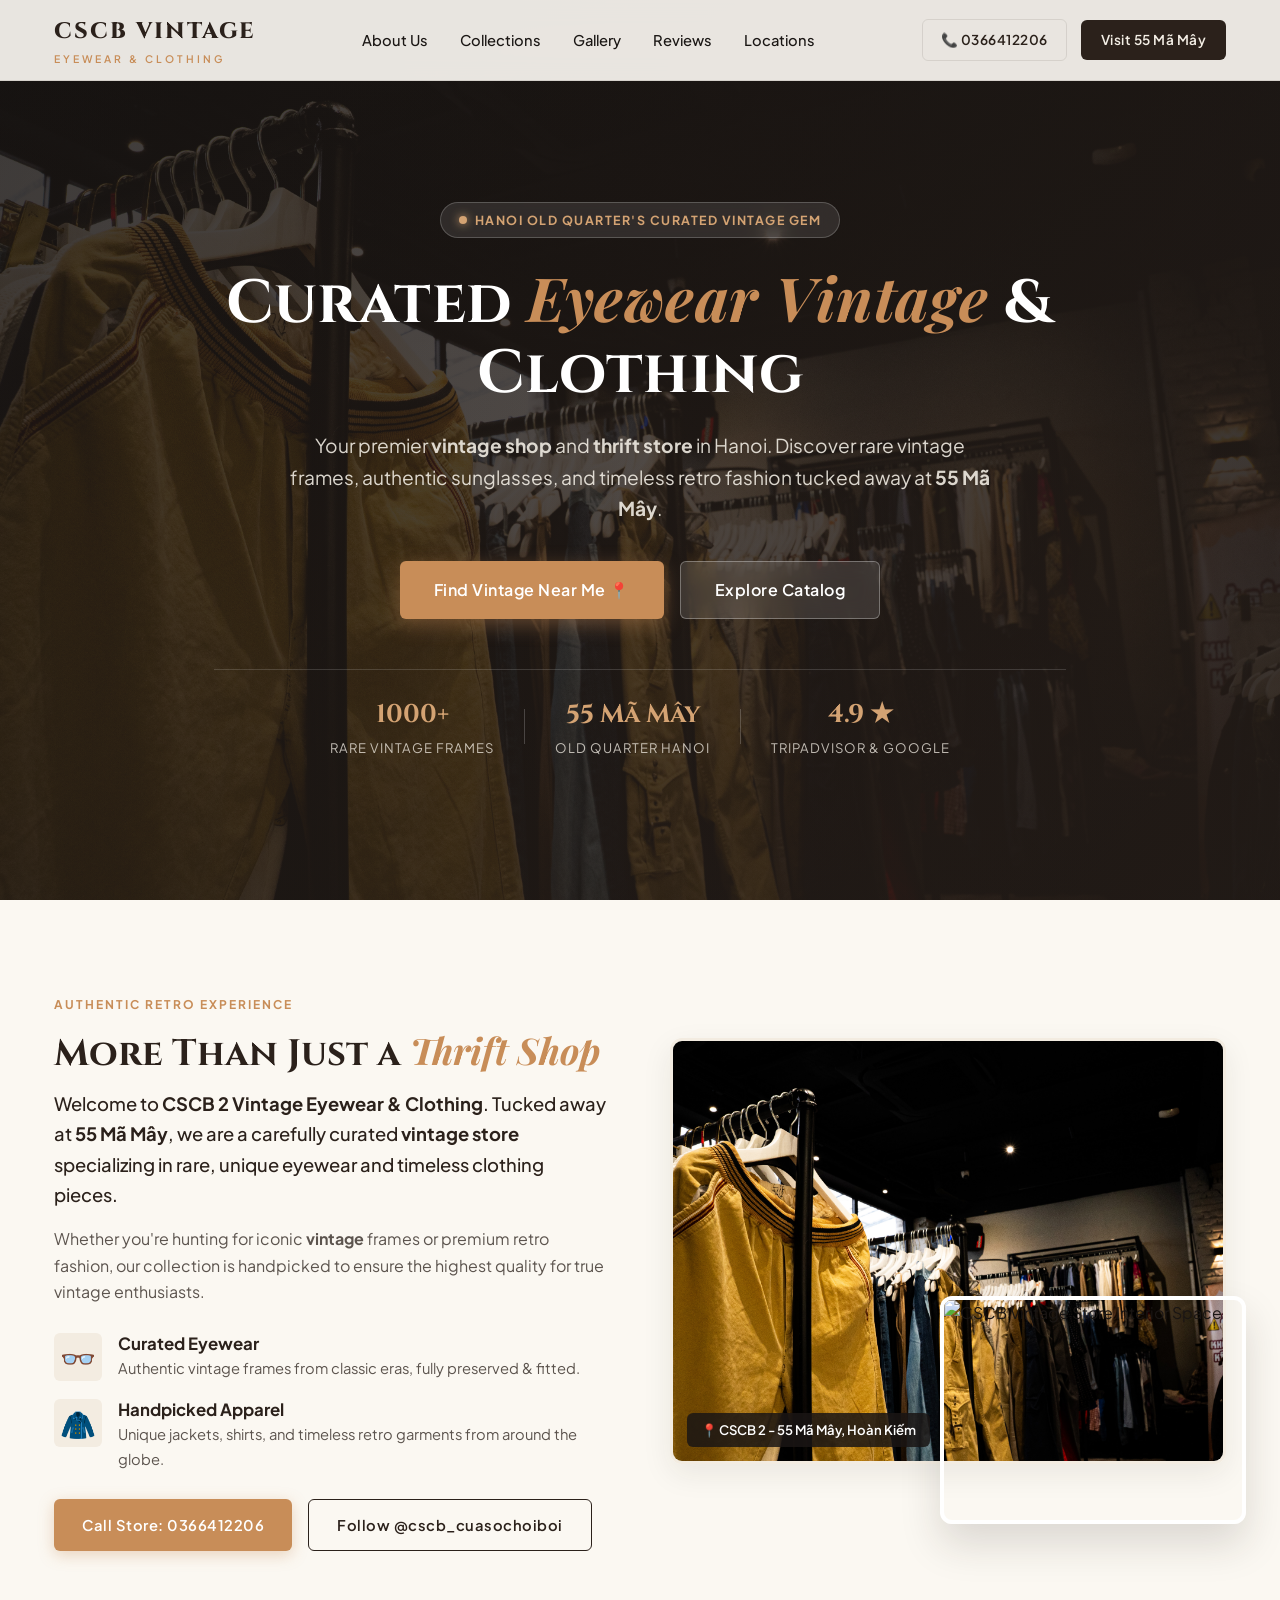
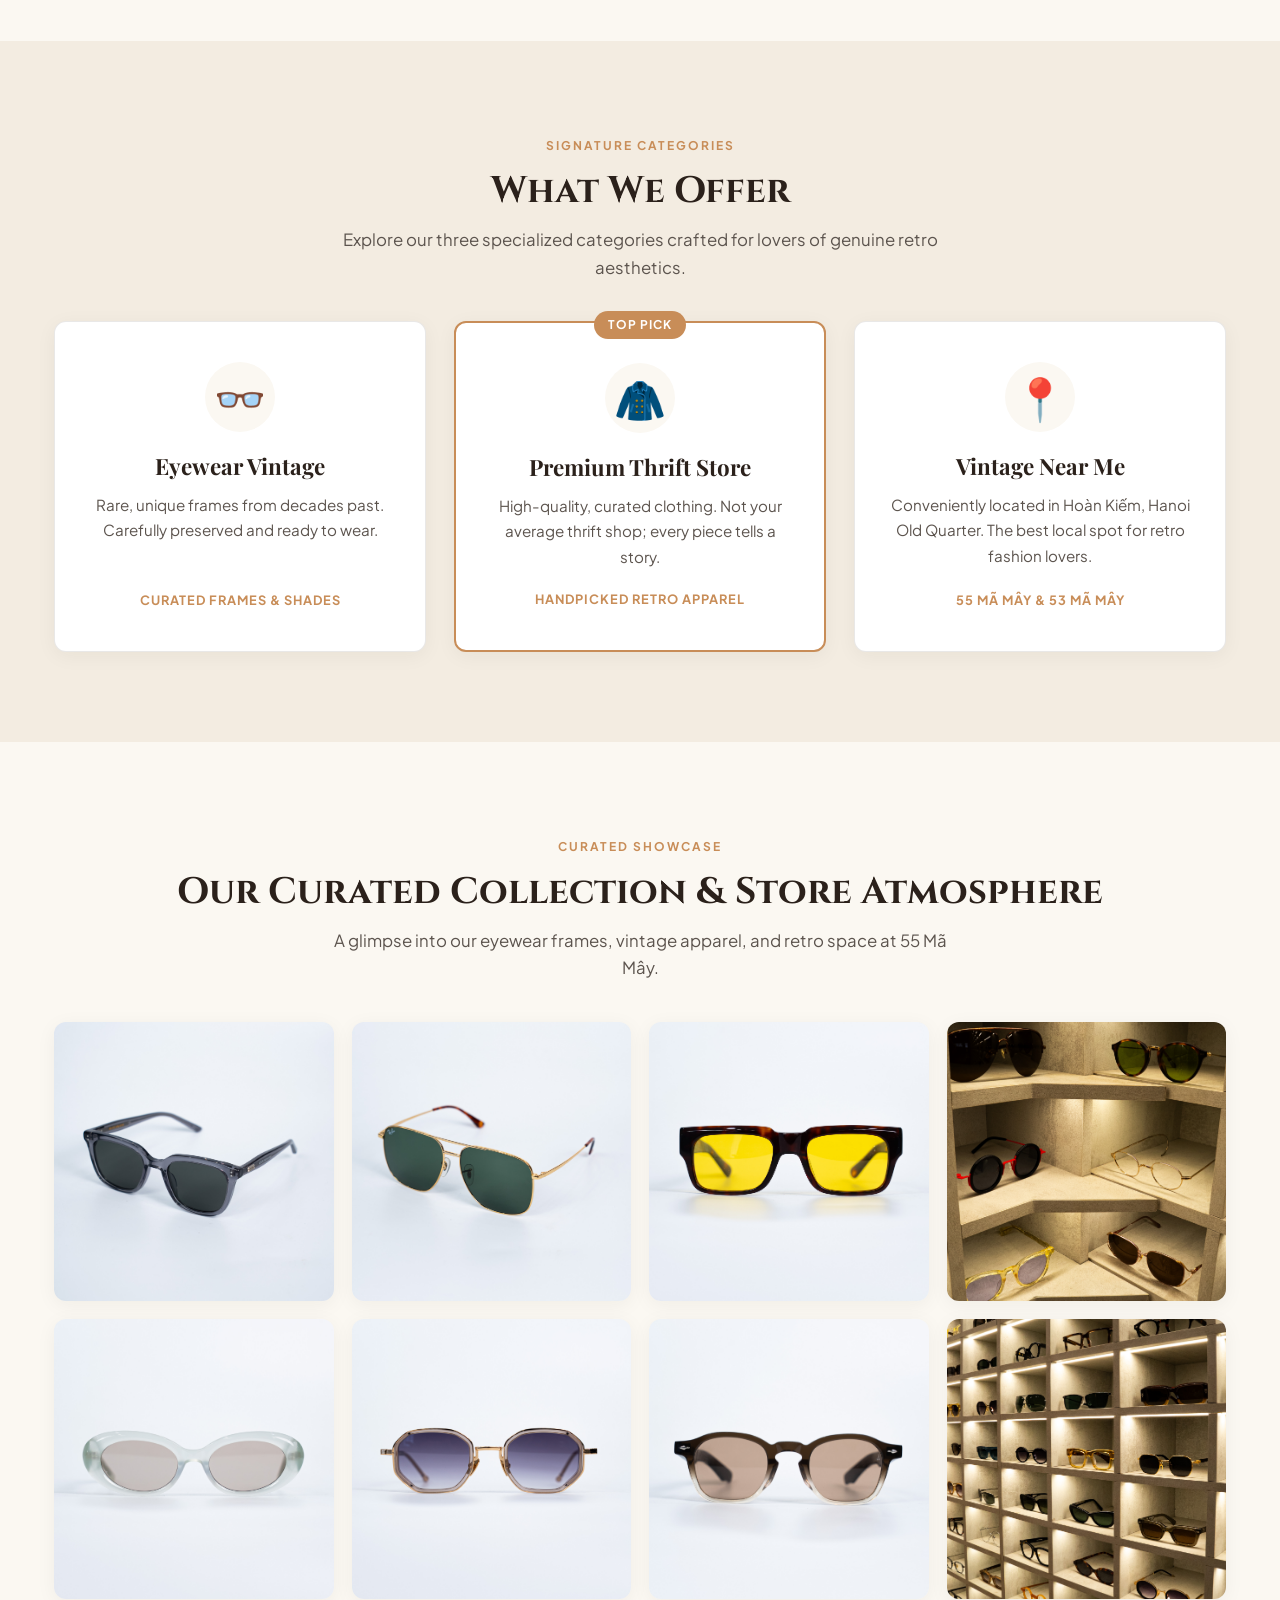
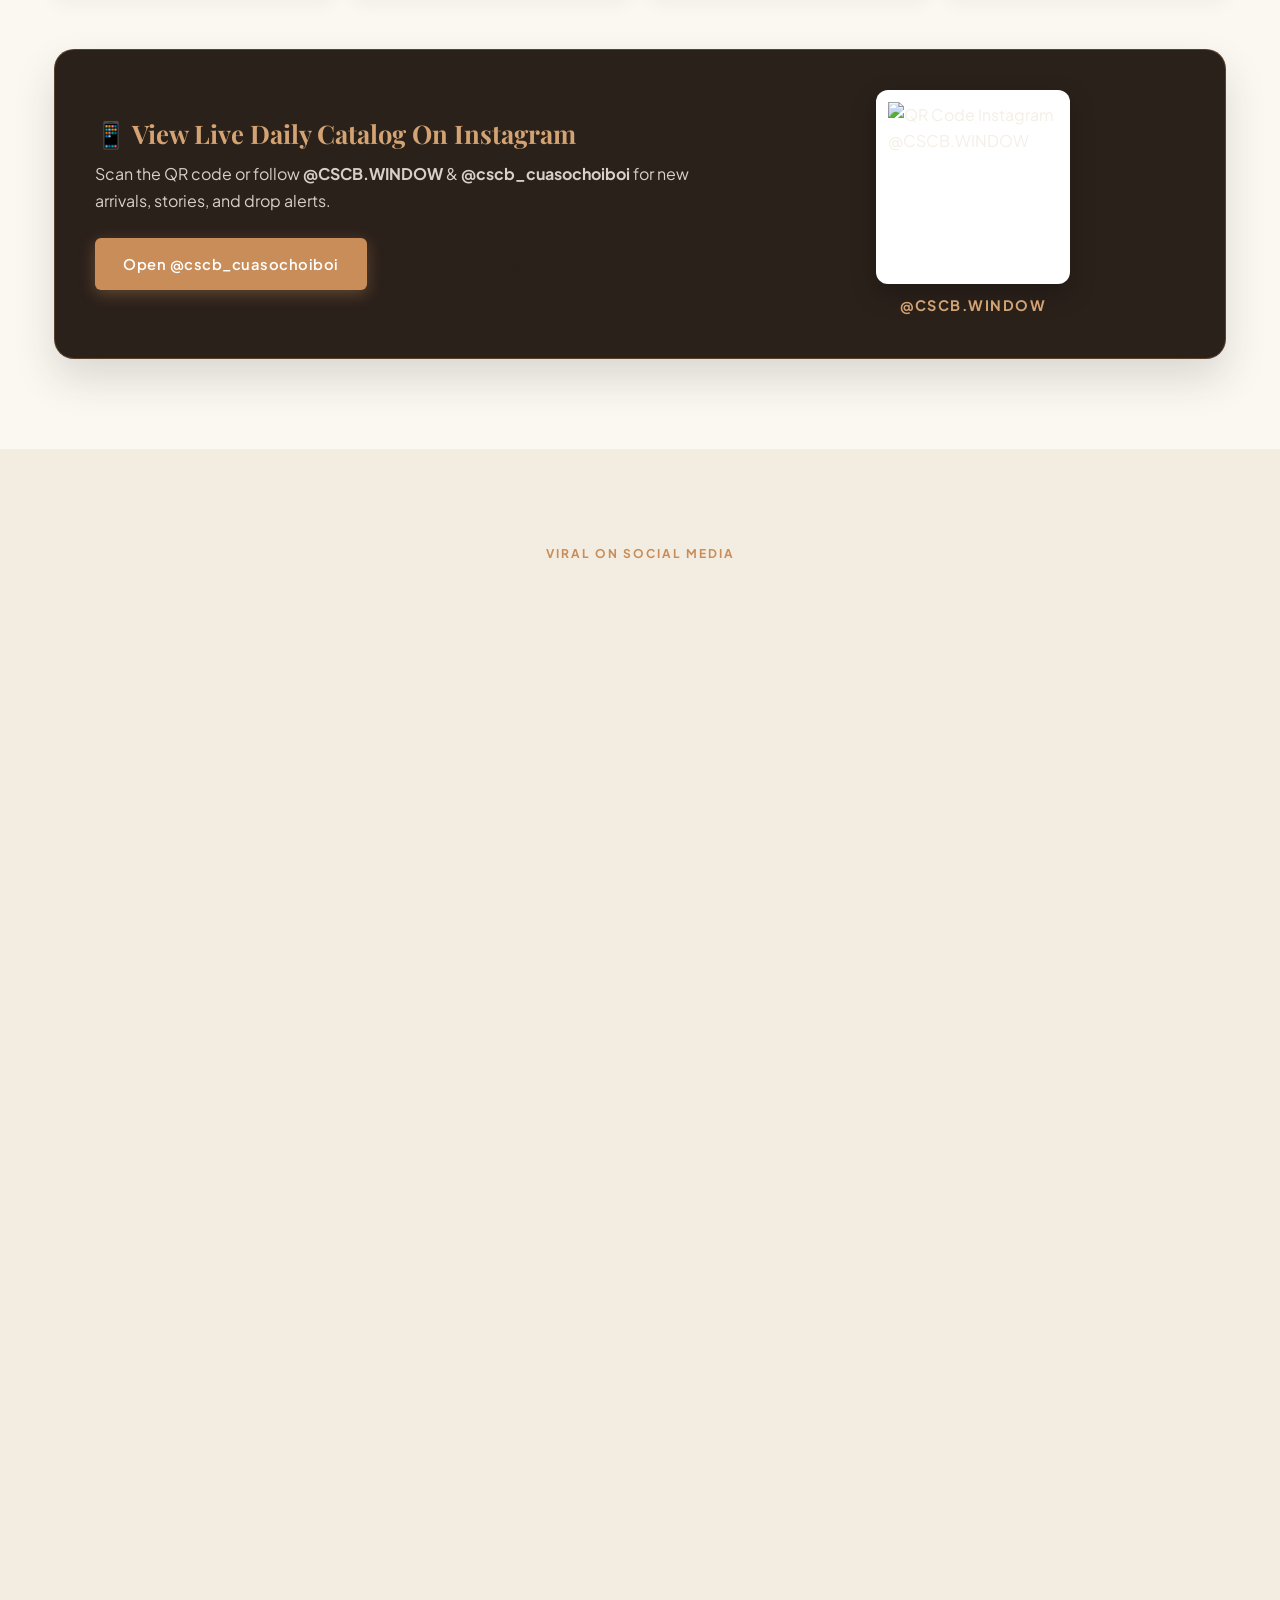
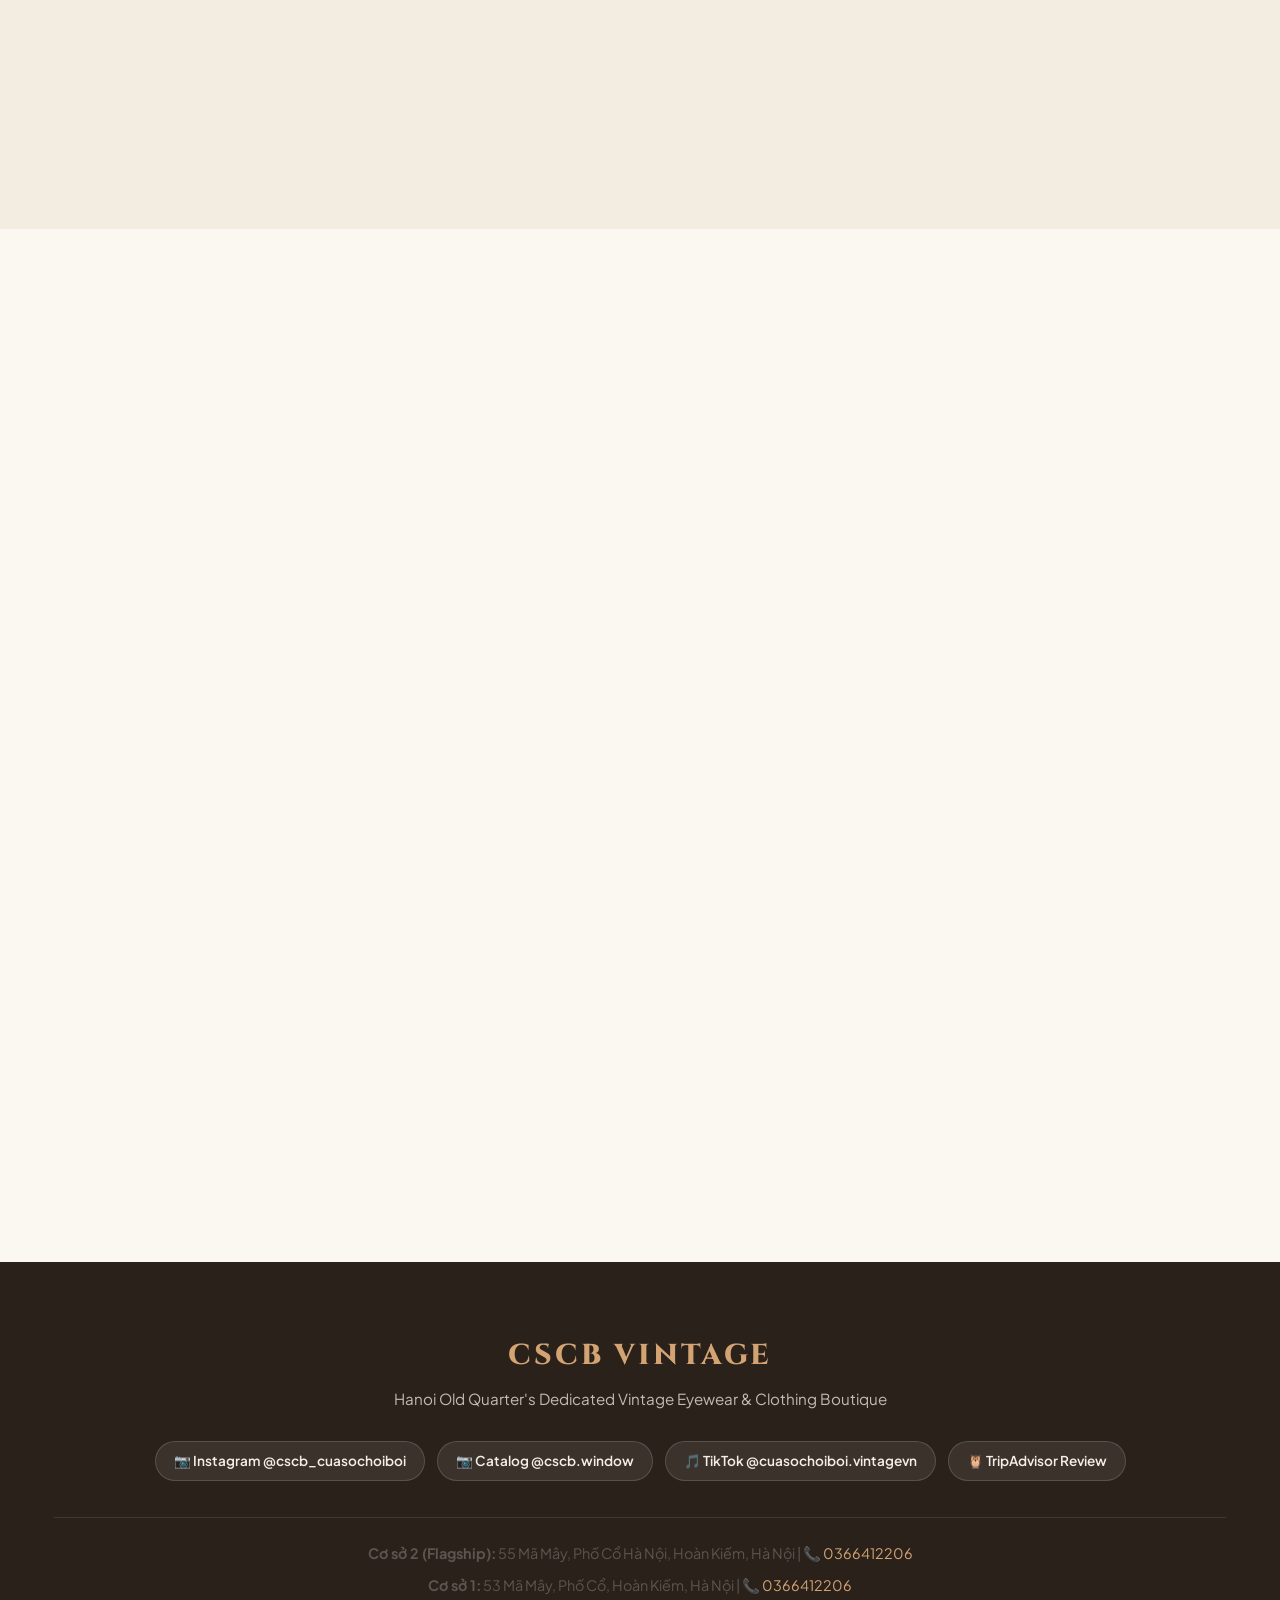
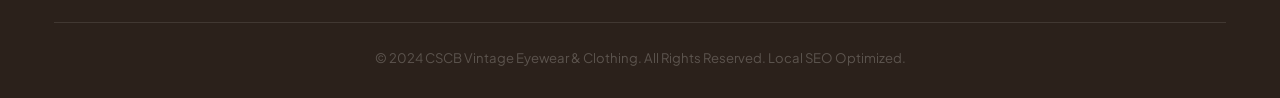
==== commit 22fcde34: "Complete overhaul: High-end vintage redesign, fix video & image paths, add QR catalog and mobile CTA" ====
--- a/index.html
+++ b/index.html
@@ -3,14 +3,24 @@
 <head>
     <meta charset="UTF-8">
     <meta name="viewport" content="width=device-width, initial-scale=1.0">
-    <meta name="description" content="CSCB 2 Vintage Eyewear & Clothing - The premium vintage shop, thrift store, and eyewear vintage destination in Hanoi Old Quarter. Find the best vintage near me at 55 Mã Mây.">
+    <meta name="description" content="CSCB 2 Vintage Eyewear & Clothing - Premier vintage shop, thrift store, and eyewear vintage destination in Hanoi Old Quarter. Find rare vintage near me at 55 Mã Mây.">
+    <meta name="keywords" content="vintage shop, thrift shop, vintage near me, vintage, eyewear vintage, thrift store, vintage store, hanoi vintage shop, cscb vintage">
+    <meta name="author" content="CSCB Vintage">
+    
+    <!-- Open Graph / Facebook -->
+    <meta property="og:type" content="business.business">
+    <meta property="og:title" content="CSCB 2 Vintage Eyewear & Clothing | Premium Vintage Shop & Thrift Store Hanoi">
+    <meta property="og:description" content="Tucked away at 55 Mã Mây, Hanoi Old Quarter. Curated vintage frames, rare eyewear, and timeless clothing.">
+    <meta property="og:image" content="anh-khong-gian/DSC02598.jpg">
+
     <title>CSCB 2 Vintage Eyewear & Clothing | Premium Vintage Shop & Thrift Store Hanoi</title>
     
     <link rel="stylesheet" href="styles.css">
+    
     <!-- Google Fonts -->
     <link rel="preconnect" href="https://fonts.googleapis.com">
     <link rel="preconnect" href="https://fonts.gstatic.com" crossorigin>
-    <link href="https://fonts.googleapis.com/css2?family=Playfair+Display:ital,wght@0,400;0,700;1,400&family=Inter:wght@300;400;500;600&display=swap" rel="stylesheet">
+    <link href="https://fonts.googleapis.com/css2?family=Cinzel:wght@500;700;800&family=Plus+Jakarta+Sans:wght@300;400;500;600;700&family=Playfair+Display:ital,wght@0,500;0,700;1,400;1,600&display=swap" rel="stylesheet">
     
     <!-- LocalBusiness Schema Markup for Local SEO -->
     <script type="application/ld+json">
@@ -18,13 +28,14 @@
       "@context": "https://schema.org",
       "@type": "ClothingStore",
       "name": "CSCB 2 Vintage Eyewear & Clothing",
-      "image": "https://images.unsplash.com/photo-1550246140-5119ae4790b8?auto=format&fit=crop&w=1200&q=80",
+      "image": "https://cscbvintage.com/anh-khong-gian/DSC02598.jpg",
       "@id": "https://cscbvintage.com/#location2",
       "url": "https://cscbvintage.com",
       "telephone": "+84366412206",
+      "priceRange": "$$",
       "address": {
         "@type": "PostalAddress",
-        "streetAddress": "55 Mã Mây, Phố cổ Hà Nội",
+        "streetAddress": "55 Mã Mây, Phố Cổ",
         "addressLocality": "Hoàn Kiếm",
         "addressRegion": "Hà Nội",
         "postalCode": "100000",
@@ -50,160 +61,411 @@
         "closes": "22:00"
       },
       "sameAs": [
-        "https://www.facebook.com/cscbvintage"
+        "https://www.instagram.com/cscb_cuasochoiboi/",
+        "https://www.instagram.com/cscb.window/",
+        "https://www.tiktok.com/@cuasochoiboi.vintagevn",
+        "https://www.tripadvisor.com.vn/Attraction_Review-g27501570-d33473188-Reviews-CSCB_2_Vintage_Eyewear_Clothing-Hoan_Kiem_Hanoi.html"
       ],
       "department": {
         "@type": "Store",
         "name": "CSCB Vintage Eyewear & Clothing (Cơ sở 1)",
         "address": {
           "@type": "PostalAddress",
-          "streetAddress": "53 Mã Mây",
+          "streetAddress": "53 Mã Mây, Phố Cổ",
           "addressLocality": "Hoàn Kiếm",
           "addressRegion": "Hà Nội",
           "addressCountry": "VN"
-        }
+        },
+        "telephone": "+84366412206"
       }
     }
     </script>
 </head>
 <body>
 
-    <!-- Navigation -->
-    <nav class="navbar">
+    <!-- Sticky Navigation -->
+    <header class="header">
         <div class="container nav-container">
-            <a href="#" class="logo">CSCB VINTAGE</a>
-            <ul class="nav-links">
-                <li><a href="#about">About Us</a></li>
-                <li><a href="#collections">Collections</a></li>
-                <li><a href="#locations">Locations</a></li>
-            </ul>
-        </div>
-    </nav>
+            <a href="#" class="logo">
+                <span class="logo-main">CSCB VINTAGE</span>
+                <span class="logo-sub">EYEWEAR & CLOTHING</span>
+            </a>
+            
+            <nav class="nav-menu" id="navMenu">
+                <ul class="nav-links">
+                    <li><a href="#about" class="nav-link">About Us</a></li>
+                    <li><a href="#collections" class="nav-link">Collections</a></li>
+                    <li><a href="#gallery" class="nav-link">Gallery</a></li>
+                    <li><a href="#reviews" class="nav-link">Reviews</a></li>
+                    <li><a href="#locations" class="nav-link">Locations</a></li>
+                </ul>
+            </nav>
+
+            <div class="nav-actions">
+                <a href="tel:0366412206" class="btn btn-outline-nav">
+                    <span>📞 0366412206</span>
+                </a>
+                <a href="#locations" class="btn btn-primary-nav">Visit 55 Mã Mây</a>
+                <button class="mobile-toggle" id="mobileToggle" aria-label="Toggle Navigation">
+                    <span></span>
+                    <span></span>
+                    <span></span>
+                </button>
+            </div>
+        </div>
+    </header>
 
     <!-- Hero Section -->
-    <header class="hero">
-        <div class="hero-content fade-in-up">
-            <h1>Curated <span class="highlight">Eyewear Vintage</span> & Clothing</h1>
-            <p>Your premier <strong>vintage shop</strong> and <strong>thrift store</strong> located in the heart of Hanoi's Old Quarter.</p>
-            <a href="#locations" class="btn btn-primary">Find Vintage Near Me</a>
-        </div>
-    </header>
-
-    <!-- About Section -->
+    <section class="hero">
+        <div class="hero-overlay"></div>
+        <div class="container hero-container">
+            <div class="hero-badge fade-in-up">
+                <span class="badge-dot"></span> HANOI OLD QUARTER'S CURATED VINTAGE GEM
+            </div>
+            <h1 class="fade-in-up delay-1">
+                Curated <span class="text-highlight">Eyewear Vintage</span> & Clothing
+            </h1>
+            <p class="hero-desc fade-in-up delay-2">
+                Your premier <strong>vintage shop</strong> and <strong>thrift store</strong> in Hanoi. Discover rare vintage frames, authentic sunglasses, and timeless retro fashion tucked away at <strong>55 Mã Mây</strong>.
+            </p>
+            <div class="hero-buttons fade-in-up delay-3">
+                <a href="#locations" class="btn btn-hero-primary">Find Vintage Near Me 📍</a>
+                <a href="#gallery" class="btn btn-hero-secondary">Explore Catalog</a>
+            </div>
+            
+            <div class="hero-features fade-in-up delay-4">
+                <div class="hero-stat">
+                    <span class="stat-number">1000+</span>
+                    <span class="stat-label">Rare Vintage Frames</span>
+                </div>
+                <div class="stat-divider"></div>
+                <div class="hero-stat">
+                    <span class="stat-number">55 Mã Mây</span>
+                    <span class="stat-label">Old Quarter Hanoi</span>
+                </div>
+                <div class="stat-divider"></div>
+                <div class="hero-stat">
+                    <span class="stat-number">4.9 ★</span>
+                    <span class="stat-label">TripAdvisor & Google</span>
+                </div>
+            </div>
+        </div>
+    </section>
+
+    <!-- About Section (Exact Text as Requested) -->
     <section id="about" class="section about-section">
         <div class="container">
             <div class="about-grid">
                 <div class="about-text slide-in-left">
-                    <h2>More Than Just a <span class="highlight">Thrift Shop</span></h2>
-                    <p>Welcome to <strong>CSCB 2 Vintage Eyewear & Clothing</strong>. Tucked away at 55 Mã Mây, we are a carefully curated <strong>vintage store</strong> specializing in rare, unique eyewear and timeless clothing pieces.</p>
-                    <p>Whether you're hunting for iconic <strong>vintage</strong> frames or premium retro fashion, our collection is handpicked to ensure the highest quality for true vintage enthusiasts.</p>
-                </div>
-                <div class="about-image slide-in-right">
-                    <img src="anh khong gian/DSC02598.jpg" alt="Vintage Eyewear Collection at CSCB">
+                    <div class="section-tag">AUTHENTIC RETRO EXPERIENCE</div>
+                    <h2>More Than Just a <span class="text-highlight">Thrift Shop</span></h2>
+                    
+                    <p class="about-highlight">
+                        Welcome to <strong>CSCB 2 Vintage Eyewear & Clothing</strong>. Tucked away at <strong>55 Mã Mây</strong>, we are a carefully curated <strong>vintage store</strong> specializing in rare, unique eyewear and timeless clothing pieces.
+                    </p>
+                    
+                    <p>
+                        Whether you're hunting for iconic <strong>vintage</strong> frames or premium retro fashion, our collection is handpicked to ensure the highest quality for true vintage enthusiasts.
+                    </p>
+
+                    <div class="about-keypoints">
+                        <div class="keypoint">
+                            <div class="keypoint-icon">👓</div>
+                            <div>
+                                <h4>Curated Eyewear</h4>
+                                <p>Authentic vintage frames from classic eras, fully preserved & fitted.</p>
+                            </div>
+                        </div>
+                        <div class="keypoint">
+                            <div class="keypoint-icon">🧥</div>
+                            <div>
+                                <h4>Handpicked Apparel</h4>
+                                <p>Unique jackets, shirts, and timeless retro garments from around the globe.</p>
+                            </div>
+                        </div>
+                    </div>
+
+                    <div class="about-cta">
+                        <a href="tel:0366412206" class="btn btn-accent">Call Store: 0366412206</a>
+                        <a href="https://www.instagram.com/cscb_cuasochoiboi/" target="_blank" rel="noopener" class="btn btn-outline">Follow @cscb_cuasochoiboi</a>
+                    </div>
+                </div>
+
+                <div class="about-visual slide-in-right">
+                    <div class="visual-stack">
+                        <div class="visual-card main-img-card">
+                            <img src="anh-khong-gian/DSC02598.jpg" alt="CSCB Vintage Eyewear Display 55 Ma May" loading="lazy">
+                            <div class="visual-caption">📍 CSCB 2 - 55 Mã Mây, Hoàn Kiếm</div>
+                        </div>
+                        <div class="visual-card sub-img-card">
+                            <img src="anh-khong-gian/DSC02605.jpg" alt="CSCB Vintage Store Interior Space" loading="lazy">
+                        </div>
+                    </div>
                 </div>
             </div>
         </div>
     </section>
 
-    <!-- Collections / Keywords Section -->
-    <section id="collections" class="section collections-section bg-light">
+    <!-- Collections / Keyword Features -->
+    <section id="collections" class="section collections-section">
         <div class="container text-center">
+            <div class="section-tag">SIGNATURE CATEGORIES</div>
             <h2 class="fade-in-up">What We Offer</h2>
+            <p class="section-subtitle fade-in-up delay-1">Explore our three specialized categories crafted for lovers of genuine retro aesthetics.</p>
+
             <div class="features-grid">
                 <div class="feature-card fade-in-up delay-1">
-                    <div class="icon">👓</div>
+                    <div class="card-icon-wrapper">👓</div>
                     <h3>Eyewear Vintage</h3>
                     <p>Rare, unique frames from decades past. Carefully preserved and ready to wear.</p>
-                </div>
-                <div class="feature-card fade-in-up delay-2">
-                    <div class="icon">🧥</div>
+                    <span class="card-tag">Curated Frames & Shades</span>
+                </div>
+
+                <div class="feature-card featured fade-in-up delay-2">
+                    <div class="popular-badge">Top Pick</div>
+                    <div class="card-icon-wrapper">🧥</div>
                     <h3>Premium Thrift Store</h3>
                     <p>High-quality, curated clothing. Not your average thrift shop; every piece tells a story.</p>
-                </div>
+                    <span class="card-tag">Handpicked Retro Apparel</span>
+                </div>
+
                 <div class="feature-card fade-in-up delay-3">
-                    <div class="icon">📍</div>
+                    <div class="card-icon-wrapper">📍</div>
                     <h3>Vintage Near Me</h3>
-                    <p>Conveniently located in Hoan Kiem, Hanoi. The best local spot for retro fashion.</p>
+                    <p>Conveniently located in Hoàn Kiếm, Hanoi Old Quarter. The best local spot for retro fashion lovers.</p>
+                    <span class="card-tag">55 Mã Mây & 53 Mã Mây</span>
                 </div>
             </div>
         </div>
     </section>
 
-    <!-- Gallery Section -->
+    <!-- Gallery Section (Actual User Images) -->
     <section id="gallery" class="section gallery-section">
+        <div class="container">
+            <div class="gallery-header text-center">
+                <div class="section-tag">CURATED SHOWCASE</div>
+                <h2 class="fade-in-up">Our Curated Collection & Store Atmosphere</h2>
+                <p class="section-subtitle fade-in-up delay-1">A glimpse into our eyewear frames, vintage apparel, and retro space at 55 Mã Mây.</p>
+            </div>
+
+            <div class="gallery-grid">
+                <div class="gallery-item fade-in-up">
+                    <img src="Pictures/DSC02500.jpg" alt="Vintage Eyewear Frame 1" loading="lazy">
+                    <div class="gallery-overlay"><span>Vintage Frame Detail</span></div>
+                </div>
+                <div class="gallery-item fade-in-up delay-1">
+                    <img src="Pictures/DSC02527.jpg" alt="Vintage Eyewear Frame 2" loading="lazy">
+                    <div class="gallery-overlay"><span>Classic Sunglasses</span></div>
+                </div>
+                <div class="gallery-item fade-in-up delay-2">
+                    <img src="Pictures/DSC02535.jpg" alt="Vintage Eyewear Frame 3" loading="lazy">
+                    <div class="gallery-overlay"><span>Retro Eyewear</span></div>
+                </div>
+                <div class="gallery-item fade-in-up delay-3">
+                    <img src="anh-khong-gian/DSC02606.jpg" alt="CSCB Vintage Shelves Display" loading="lazy">
+                    <div class="gallery-overlay"><span>Store Glasses Shelf</span></div>
+                </div>
+                <div class="gallery-item fade-in-up">
+                    <img src="Pictures/DSC02559.jpg" alt="Vintage Eyewear Frame 4" loading="lazy">
+                    <div class="gallery-overlay"><span>Signature Acetate Frame</span></div>
+                </div>
+                <div class="gallery-item fade-in-up delay-1">
+                    <img src="Pictures/DSC02572.jpg" alt="Vintage Eyewear Frame 5" loading="lazy">
+                    <div class="gallery-overlay"><span>Gold Rim Retro Shades</span></div>
+                </div>
+                <div class="gallery-item fade-in-up delay-2">
+                    <img src="Pictures/DSC02584.jpg" alt="Vintage Eyewear Frame 6" loading="lazy">
+                    <div class="gallery-overlay"><span>Tortoise Pattern Frame</span></div>
+                </div>
+                <div class="gallery-item fade-in-up delay-3">
+                    <img src="anh-khong-gian/DSC02611.jpg" alt="CSCB Vintage Interior Vibe" loading="lazy">
+                    <div class="gallery-overlay"><span>Vintage Store Vibe</span></div>
+                </div>
+            </div>
+
+            <!-- Instagram QR Code & Catalog Card -->
+            <div class="qr-banner fade-in-up">
+                <div class="qr-info">
+                    <h3>📱 View Live Daily Catalog On Instagram</h3>
+                    <p>Scan the QR code or follow <strong>@CSCB.WINDOW</strong> & <strong>@cscb_cuasochoiboi</strong> for new arrivals, stories, and drop alerts.</p>
+                    <div class="qr-links">
+                        <a href="https://www.instagram.com/cscb_cuasochoiboi/" target="_blank" rel="noopener" class="btn btn-accent">Open @cscb_cuasochoiboi</a>
+                        <a href="https://www.tiktok.com/@cuasochoiboi.vintagevn" target="_blank" rel="noopener" class="btn btn-outline">TikTok Channel</a>
+                    </div>
+                </div>
+                <div class="qr-box">
+                    <div class="qr-code-wrapper">
+                        <img src="https://api.qrserver.com/v1/create-qr-code/?size=220x220&data=https://www.instagram.com/cscb.window/&color=1a1614&bgcolor=fbf8f2" alt="QR Code Instagram @CSCB.WINDOW" class="qr-image" loading="lazy">
+                    </div>
+                    <span class="qr-handle">@CSCB.WINDOW</span>
+                </div>
+            </div>
+        </div>
+    </section>
+
+    <!-- Social Media & Creator Reviews Section -->
+    <section id="reviews" class="section reviews-section">
         <div class="container text-center">
-            <h2 class="fade-in-up">Our Curated Collection</h2>
-            <p class="fade-in-up delay-1" style="margin-bottom: 40px;">Explore our rare and unique vintage finds.</p>
-            <div class="gallery-grid">
-                <div class="gallery-item fade-in-up"><img src="Pictures/DSC02500.jpg" alt="Vintage Eyewear 1" loading="lazy"></div>
-                <div class="gallery-item fade-in-up delay-1"><img src="Pictures/DSC02527.jpg" alt="Vintage Eyewear 2" loading="lazy"></div>
-                <div class="gallery-item fade-in-up delay-2"><img src="Pictures/DSC02535.jpg" alt="Vintage Eyewear 3" loading="lazy"></div>
-                <div class="gallery-item fade-in-up delay-3"><img src="anh khong gian/DSC02605.jpg" alt="CSCB Store Interior" loading="lazy"></div>
-                <div class="gallery-item fade-in-up"><img src="Pictures/DSC02559.jpg" alt="Vintage Eyewear 4" loading="lazy"></div>
-                <div class="gallery-item fade-in-up delay-1"><img src="Pictures/DSC02572.jpg" alt="Vintage Eyewear 5" loading="lazy"></div>
-                <div class="gallery-item fade-in-up delay-2"><img src="Pictures/DSC02584.jpg" alt="Vintage Eyewear 6" loading="lazy"></div>
-                <div class="gallery-item fade-in-up delay-3"><img src="anh khong gian/DSC02606.jpg" alt="CSCB Store Shelves" loading="lazy"></div>
+            <div class="section-tag">VIRAL ON SOCIAL MEDIA</div>
+            <h2 class="fade-in-up">As Seen On TikTok & YouTube</h2>
+            <p class="section-subtitle fade-in-up delay-1">See what travel creators, fashion vloggers, and visitors say about CSCB Vintage.</p>
+
+            <!-- YouTube Video Embeds (100% Reliable & Embed-safe) -->
+            <div class="youtube-grid">
+                <div class="youtube-card fade-in-up">
+                    <div class="video-container">
+                        <iframe src="https://www.youtube-nocookie.com/embed/1odlOsCKoBs" title="Hanoi Vintage Store Crawl" frameborder="0" allow="accelerometer; autoplay; clipboard-write; encrypted-media; gyroscope; picture-in-picture" allowfullscreen loading="lazy"></iframe>
+                    </div>
+                    <div class="video-caption">
+                        <h4>Hanoi Vintage Store Crawl</h4>
+                        <p>Exploring the hidden vintage shops of Hanoi Old Quarter</p>
+                    </div>
+                </div>
+
+                <div class="youtube-card fade-in-up delay-1">
+                    <div class="video-container">
+                        <iframe src="https://www.youtube-nocookie.com/embed/u-XuvT9OBOQ" title="Thrift Shopping in Hanoi" frameborder="0" allow="accelerometer; autoplay; clipboard-write; encrypted-media; gyroscope; picture-in-picture" allowfullscreen loading="lazy"></iframe>
+                    </div>
+                    <div class="video-caption">
+                        <h4>Thrift Shopping & Hidden Gems</h4>
+                        <p>Discovering CSCB Vintage Eyewear & Fashion</p>
+                    </div>
+                </div>
+            </div>
+
+            <!-- TikTok Viral Creators Grid -->
+            <div class="tiktok-section-title fade-in-up">
+                <h3>Viral TikTok Reviews & Try-Ons</h3>
+                <p>Click any creator review below to watch on TikTok</p>
+            </div>
+
+            <div class="tiktok-grid">
+                <a href="https://www.tiktok.com/@megan.k.jackson/video/7597108400014544159" target="_blank" rel="noopener" class="tiktok-card fade-in-up">
+                    <div class="tiktok-icon">🎵</div>
+                    <div class="creator-name">@megan.k.jackson</div>
+                    <p class="review-quote">"The coolest hidden vintage eyewear spot in Hanoi Old Quarter!"</p>
+                    <span class="tiktok-btn">Watch Video ↗</span>
+                </a>
+
+                <a href="https://www.tiktok.com/@knox_balbastro/video/7507214852423765256" target="_blank" rel="noopener" class="tiktok-card fade-in-up delay-1">
+                    <div class="tiktok-icon">🎵</div>
+                    <div class="creator-name">@knox_balbastro</div>
+                    <p class="review-quote">"Walked through a barbershop to find vintage eyewear heaven!"</p>
+                    <span class="tiktok-btn">Watch Video ↗</span>
+                </a>
+
+                <a href="https://www.tiktok.com/@itsmikeandamy/video/7657605511847759126" target="_blank" rel="noopener" class="tiktok-card fade-in-up delay-2">
+                    <div class="tiktok-icon">🎵</div>
+                    <div class="creator-name">@itsmikeandamy</div>
+                    <p class="review-quote">"Must-visit thrift & vintage shopping spot when in Hanoi."</p>
+                    <span class="tiktok-btn">Watch Video ↗</span>
+                </a>
+
+                <a href="https://www.tiktok.com/@vu.webp/video/7626052014392347937" target="_blank" rel="noopener" class="tiktok-card fade-in-up delay-3">
+                    <div class="tiktok-icon">🎵</div>
+                    <div class="creator-name">@vu.webp</div>
+                    <p class="review-quote">"Trải nghiệm tiệm kính vintage độc lạ nhất phố Mã Mây."</p>
+                    <span class="tiktok-btn">Watch Video ↗</span>
+                </a>
+
+                <a href="https://www.tiktok.com/@ayoohalle/video/7475596035478310190" target="_blank" rel="noopener" class="tiktok-card fade-in-up">
+                    <div class="tiktok-icon">🎵</div>
+                    <div class="creator-name">@ayoohalle</div>
+                    <p class="review-quote">"Vintage sunglasses hunting at 55 Mã Mây."</p>
+                    <span class="tiktok-btn">Watch Video ↗</span>
+                </a>
+
+                <a href="https://www.tiktok.com/@korkierey/video/7565347283433278738" target="_blank" rel="noopener" class="tiktok-card fade-in-up delay-1">
+                    <div class="tiktok-icon">🎵</div>
+                    <div class="creator-name">@korkierey</div>
+                    <p class="review-quote">"Found the most unique frames for my style!"</p>
+                    <span class="tiktok-btn">Watch Video ↗</span>
+                </a>
+
+                <a href="https://www.tiktok.com/@atha.rafif/video/7592191959792372999" target="_blank" rel="noopener" class="tiktok-card fade-in-up delay-2">
+                    <div class="tiktok-icon">🎵</div>
+                    <div class="creator-name">@atha.rafif</div>
+                    <p class="review-quote">"Hanoi thrift guide: CSCB Vintage store tour."</p>
+                    <span class="tiktok-btn">Watch Video ↗</span>
+                </a>
+
+                <a href="https://www.tiktok.com/@carmenntravels/video/7627862021815438600" target="_blank" rel="noopener" class="tiktok-card fade-in-up delay-3">
+                    <div class="tiktok-icon">🎵</div>
+                    <div class="creator-name">@carmenntravels</div>
+                    <p class="review-quote">"Best vintage store recommendation for travelers."</p>
+                    <span class="tiktok-btn">Watch Video ↗</span>
+                </a>
             </div>
         </div>
     </section>
 
-    <!-- Media & Reviews Section -->
-    <section id="reviews" class="section reviews-section bg-light">
-        <div class="container text-center">
-            <h2 class="fade-in-up">As Seen On TikTok</h2>
-            <p class="fade-in-up delay-1" style="margin-bottom: 40px;">Check out what creators and travelers are saying about us!</p>
-            
-            <div class="video-grid">
-                <!-- TikTok Videos Embed with Iframe for 9:16 aspect ratio -->
-                <div class="video-wrapper fade-in-up delay-1">
-                    <iframe src="https://www.tiktok.com/embed/v2/7597108400014544159" allow="autoplay; encrypted-media" allowfullscreen></iframe>
-                </div>
-                <div class="video-wrapper fade-in-up delay-2">
-                    <iframe src="https://www.tiktok.com/embed/v2/7507214852423765256" allow="autoplay; encrypted-media" allowfullscreen></iframe>
-                </div>
-                <div class="video-wrapper fade-in-up delay-3">
-                    <iframe src="https://www.tiktok.com/embed/v2/7657605511847759126" allow="autoplay; encrypted-media" allowfullscreen></iframe>
-                </div>
-                <div class="video-wrapper fade-in-up delay-4">
-                    <iframe src="https://www.tiktok.com/embed/v2/7626052014392347937" allow="autoplay; encrypted-media" allowfullscreen></iframe>
-                </div>
-            </div>
-        </div>
-    </section>
-
-    <!-- Locations & Map Section -->
+    <!-- Locations & Google Maps Section -->
     <section id="locations" class="section location-section">
         <div class="container">
             <div class="location-header text-center fade-in-up">
-                <h2>Visit Our Stores</h2>
-                <p>We operate two distinct locations right next to each other on Mã Mây street.</p>
+                <div class="section-tag">STORE LOCATOR</div>
+                <h2>Visit Our Two Locations in Hanoi Old Quarter</h2>
+                <p class="section-subtitle">Located next door to each other on the historic Mã Mây street.</p>
             </div>
             
             <div class="location-grid">
-                <!-- Location 2 (Main Focus) -->
+                <!-- Location 2 (Primary Focus) -->
                 <div class="location-card primary-location slide-in-up">
-                    <div class="badge">Featured Store</div>
+                    <div class="badge">Primary Flagship</div>
                     <h3>CSCB 2 Vintage Eyewear & Clothing</h3>
-                    <p class="address">📍 55 Mã Mây, Phố Cổ Hà Nội, Hoàn Kiếm, Hà Nội, Việt Nam</p>
-                    <p class="phone">📞 <a href="tel:0366412206">0366412206</a></p>
-                    <p class="desc">Our flagship experience focusing on exclusive collections and personalized styling.</p>
+                    <p class="store-subtitle">Curated Eyewear & Vintage Clothing Flagship</p>
+                    
+                    <div class="store-details">
+                        <p class="detail-row">
+                            <span class="detail-icon">📍</span>
+                            <strong>Địa chỉ:</strong> 55 Mã Mây, Phố Cổ Hà Nội, Hoàn Kiếm, Hà Nội, Việt Nam
+                        </p>
+                        <p class="detail-row">
+                            <span class="detail-icon">📞</span>
+                            <strong>Hotline / Zalo:</strong> <a href="tel:0366412206" class="phone-link">0366412206</a>
+                        </p>
+                        <p class="detail-row">
+                            <span class="detail-icon">⏰</span>
+                            <strong>Giờ mở cửa:</strong> 09:00 - 22:00 (Hàng ngày)
+                        </p>
+                    </div>
+
+                    <div class="map-actions">
+                        <a href="https://maps.google.com/?q=55+Mã+Mây,+Hoàn+Kiếm,+Hà+Nội" target="_blank" rel="noopener" class="btn btn-accent btn-block">Chỉ Đường Google Maps (55 Mã Mây) 📍</a>
+                    </div>
                     
                     <div class="map-container">
-                        <!-- Generic Maps embed using address search for 55 Ma May -->
-                        <iframe src="https://maps.google.com/maps?q=55%20M%C3%A3%20M%C3%A2y,%20H%C3%A0%20N%E1%BB%99i&t=&z=17&ie=UTF8&iwloc=&output=embed" width="100%" height="300" style="border:0;" allowfullscreen="" loading="lazy"></iframe>
+                        <iframe src="https://maps.google.com/maps?q=55%20M%C3%A3%20M%C3%A2y,%20H%C3%A0%20N%E1%BB%99i&t=&z=17&ie=UTF8&iwloc=&output=embed" width="100%" height="320" style="border:0;" allowfullscreen="" loading="lazy"></iframe>
                     </div>
                 </div>
 
                 <!-- Location 1 -->
                 <div class="location-card secondary-location slide-in-up delay-2">
+                    <div class="badge-secondary">Original Store</div>
                     <h3>CSCB Vintage Eyewear & Clothing</h3>
-                    <p class="address">📍 53 Mã Mây, Phố Cổ, Hoàn Kiếm, Hà Nội, Việt Nam</p>
-                    <p class="phone">📞 <a href="tel:0366412206">0366412206</a></p>
-                    <p class="desc">The original store that started it all.</p>
+                    <p class="store-subtitle">The Original Heritage Store</p>
+                    
+                    <div class="store-details">
+                        <p class="detail-row">
+                            <span class="detail-icon">📍</span>
+                            <strong>Địa chỉ:</strong> 53 Mã Mây, Phố Cổ, Hoàn Kiếm, Hà Nội, Việt Nam
+                        </p>
+                        <p class="detail-row">
+                            <span class="detail-icon">📞</span>
+                            <strong>Hotline:</strong> <a href="tel:0366412206" class="phone-link">0366412206</a>
+                        </p>
+                        <p class="detail-row">
+                            <span class="detail-icon">⏰</span>
+                            <strong>Giờ mở cửa:</strong> 09:00 - 22:00 (Hàng ngày)
+                        </p>
+                    </div>
+
+                    <div class="map-actions">
+                        <a href="https://maps.google.com/?q=53+Mã+Mây,+Hoàn+Kiếm,+Hà+Nội" target="_blank" rel="noopener" class="btn btn-outline btn-block">Chỉ Đường Google Maps (53 Mã Mây) 📍</a>
+                    </div>
                     
                     <div class="map-container">
-                        <!-- Provided Map Embed for CS1 -->
-                        <iframe src="https://www.google.com/maps/embed?pb=!1m18!1m12!1m3!1d3723.939076178549!2d105.85090747674809!3d21.035123580615835!2m3!1f0!2f0!3f0!3m2!1i1024!2i768!4f13.1!3m3!1m2!1s0x3135ab55d11c216b%3A0x9eaa7a2d65ea89d!2sCSCB%20Vintage%20Eyewear%20%26%20Clothing%20-%20Hanoi!5e0!3m2!1svi!2s!4v1786948788789!5m2!1svi!2s" width="100%" height="300" style="border:0;" allowfullscreen="" loading="lazy" referrerpolicy="strict-origin-when-cross-origin"></iframe>
+                        <iframe src="https://www.google.com/maps/embed?pb=!1m18!1m12!1m3!1d3723.939076178549!2d105.85090747674809!3d21.035123580615835!2m3!1f0!2f0!3f0!3m2!1i1024!2i768!4f13.1!3m3!1m2!1s0x3135ab55d11c216b%3A0x9eaa7a2d65ea89d!2sCSCB%20Vintage%20Eyewear%20%26%20Clothing%20-%20Hanoi!5e0!3m2!1svi!2s!4v1786948788789!5m2!1svi!2s" width="100%" height="320" style="border:0;" allowfullscreen="" loading="lazy" referrerpolicy="strict-origin-when-cross-origin"></iframe>
                     </div>
                 </div>
             </div>
@@ -213,18 +475,46 @@
     <!-- Footer -->
     <footer class="footer">
         <div class="container text-center">
-            <h2>CSCB VINTAGE</h2>
-            <p>Your destination for authentic <strong>vintage</strong> & <strong>thrift store</strong> finds.</p>
+            <div class="footer-brand">
+                <span class="footer-logo">CSCB VINTAGE</span>
+                <p class="footer-tagline">Hanoi Old Quarter's Dedicated Vintage Eyewear & Clothing Boutique</p>
+            </div>
             
-            <div class="social-links" style="margin: 20px 0;">
-                <a href="https://www.instagram.com/cscb_cuasochoiboi/" target="_blank" style="margin: 0 10px; color: var(--secondary-color); text-decoration: underline;">Instagram</a> |
-                <a href="https://www.tiktok.com/@cuasochoiboi.vintagevn?_r=1&_t=ZS-98yXl5weUJ2" target="_blank" style="margin: 0 10px; color: var(--secondary-color); text-decoration: underline;">TikTok</a> |
-                <a href="https://www.tripadvisor.com.vn/Attraction_Review-g27501570-d33473188-Reviews-CSCB_2_Vintage_Eyewear_Clothing-Hoan_Kiem_Hanoi.html" target="_blank" style="margin: 0 10px; color: var(--secondary-color); text-decoration: underline;">TripAdvisor</a>
-            </div>
-
-            <p>&copy; 2024 CSCB Vintage Eyewear & Clothing. All Rights Reserved.</p>
+            <div class="footer-socials">
+                <a href="https://www.instagram.com/cscb_cuasochoiboi/" target="_blank" rel="noopener" class="social-pill">
+                    <span>📷 Instagram @cscb_cuasochoiboi</span>
+                </a>
+                <a href="https://www.instagram.com/cscb.window/" target="_blank" rel="noopener" class="social-pill">
+                    <span>📷 Catalog @cscb.window</span>
+                </a>
+                <a href="https://www.tiktok.com/@cuasochoiboi.vintagevn" target="_blank" rel="noopener" class="social-pill">
+                    <span>🎵 TikTok @cuasochoiboi.vintagevn</span>
+                </a>
+                <a href="https://www.tripadvisor.com.vn/Attraction_Review-g27501570-d33473188-Reviews-CSCB_2_Vintage_Eyewear_Clothing-Hoan_Kiem_Hanoi.html" target="_blank" rel="noopener" class="social-pill">
+                    <span>🦉 TripAdvisor Review</span>
+                </a>
+            </div>
+
+            <div class="footer-nap">
+                <p><strong>Cơ sở 2 (Flagship):</strong> 55 Mã Mây, Phố Cổ Hà Nội, Hoàn Kiếm, Hà Nội | 📞 <a href="tel:0366412206">0366412206</a></p>
+                <p><strong>Cơ sở 1:</strong> 53 Mã Mây, Phố Cổ, Hoàn Kiếm, Hà Nội | 📞 <a href="tel:0366412206">0366412206</a></p>
+            </div>
+
+            <div class="footer-bottom">
+                <p>&copy; 2024 CSCB Vintage Eyewear & Clothing. All Rights Reserved. Local SEO Optimized.</p>
+            </div>
         </div>
     </footer>
+
+    <!-- Floating Quick Action Bar for Mobile -->
+    <div class="floating-cta">
+        <a href="tel:0366412206" class="floating-btn call-btn">
+            <span>📞 Gọi Ngay</span>
+        </a>
+        <a href="https://maps.google.com/?q=55+Mã+Mây,+Hoàn+Kiếm,+Hà+Nội" target="_blank" rel="noopener" class="floating-btn map-btn">
+            <span>📍 Chỉ Đường (55 Mã Mây)</span>
+        </a>
+    </div>
 
     <script src="script.js"></script>
 </body>
--- a/styles.css
+++ b/styles.css
@@ -1,398 +1,1083 @@
-/* CSS Reset */
+/* ==========================================================================
+   CSCB VINTAGE - PREMIUM LOCAL SEO THEME
+   ========================================================================== */
+
+/* CSS Reset & Core Variables */
 * {
     margin: 0;
     padding: 0;
     box-sizing: border-box;
 }
 
-/* Variables */
 :root {
-    --primary-color: #3b2f2f; /* Dark vintage brown */
-    --secondary-color: #d4a373; /* Muted gold/camel */
-    --accent-color: #e9edc9; /* Light vintage green */
-    --bg-color: #fefae0; /* Cream background */
-    --text-color: #2b2b2b;
-    --light-text: #f4f1de;
-    --font-heading: 'Playfair Display', serif;
-    --font-body: 'Inter', sans-serif;
-    --transition: all 0.3s ease;
+    --bg-main: #FBF8F2;
+    --bg-secondary: #F3ECE1;
+    --bg-card: #FFFFFF;
+    --text-main: #1A1614;
+    --text-muted: #5C544E;
+    --text-light: #F4EFE6;
+    
+    --primary: #2B211B;
+    --primary-light: #3D3028;
+    --accent: #C88D58;
+    --accent-hover: #B47944;
+    --accent-gold: #D4A373;
+    
+    --border-light: rgba(43, 33, 27, 0.1);
+    --border-accent: rgba(200, 141, 88, 0.3);
+    
+    --font-heading: 'Cinzel', 'Playfair Display', serif;
+    --font-serif: 'Playfair Display', Georgia, serif;
+    --font-body: 'Plus Jakarta Sans', -apple-system, BlinkMacSystemFont, sans-serif;
+    
+    --radius-sm: 6px;
+    --radius-md: 12px;
+    --radius-lg: 20px;
+    --radius-full: 9999px;
+    
+    --shadow-subtle: 0 4px 20px rgba(43, 33, 27, 0.05);
+    --shadow-card: 0 10px 30px rgba(43, 33, 27, 0.08);
+    --shadow-hover: 0 20px 40px rgba(43, 33, 27, 0.15);
+    
+    --transition: all 0.3s cubic-bezier(0.16, 1, 0.3, 1);
 }
 
 html {
     scroll-behavior: smooth;
+    font-size: 16px;
 }
 
 body {
     font-family: var(--font-body);
-    background-color: var(--bg-color);
-    color: var(--text-color);
-    line-height: 1.6;
+    background-color: var(--bg-main);
+    color: var(--text-main);
+    line-height: 1.65;
     overflow-x: hidden;
-}
-
-/* Typography */
-h1, h2, h3, .logo {
+    -webkit-font-smoothing: antialiased;
+}
+
+/* Typography Utilities */
+h1, h2, h3, h4 {
+    color: var(--primary);
+    font-weight: 700;
+    line-height: 1.25;
+}
+
+h1 {
     font-family: var(--font-heading);
-    color: var(--primary-color);
-}
-
-.highlight {
-    color: var(--secondary-color);
-    font-style: italic;
+    letter-spacing: 0.5px;
+}
+
+h2 {
+    font-family: var(--font-heading);
+    font-size: 2.3rem;
+    margin-bottom: 12px;
+}
+
+h3 {
+    font-family: var(--font-serif);
+    font-size: 1.4rem;
+}
+
+p {
+    color: var(--text-muted);
 }
 
 a {
     text-decoration: none;
     color: inherit;
-}
-
-/* Utilities */
+    transition: var(--transition);
+}
+
+.text-highlight {
+    color: var(--accent);
+    font-family: var(--font-serif);
+    font-style: italic;
+}
+
 .container {
-    max-width: 1200px;
+    max-width: 1220px;
     margin: 0 auto;
-    padding: 0 20px;
+    padding: 0 24px;
 }
 
 .text-center {
     text-align: center;
 }
 
-.bg-light {
-    background-color: #fff;
-}
-
+.section {
+    padding: 90px 0;
+    position: relative;
+}
+
+.section-tag {
+    display: inline-block;
+    font-size: 0.75rem;
+    font-weight: 700;
+    letter-spacing: 2px;
+    text-transform: uppercase;
+    color: var(--accent);
+    margin-bottom: 12px;
+}
+
+.section-subtitle {
+    font-size: 1.05rem;
+    max-width: 620px;
+    margin: 0 auto 40px auto;
+}
+
+/* Buttons */
 .btn {
-    display: inline-block;
-    padding: 12px 30px;
-    border-radius: 4px;
+    display: inline-flex;
+    align-items: center;
+    justify-content: center;
+    padding: 13px 28px;
+    border-radius: var(--radius-sm);
+    font-weight: 600;
+    font-size: 0.92rem;
+    letter-spacing: 0.5px;
+    cursor: pointer;
+    transition: var(--transition);
+    border: none;
+}
+
+.btn-accent {
+    background-color: var(--accent);
+    color: #FFFFFF;
+    box-shadow: 0 4px 15px rgba(200, 141, 88, 0.35);
+}
+
+.btn-accent:hover {
+    background-color: var(--accent-hover);
+    transform: translateY(-2px);
+    box-shadow: 0 8px 25px rgba(200, 141, 88, 0.45);
+}
+
+.btn-outline {
+    background-color: transparent;
+    color: var(--primary);
+    border: 1px solid var(--primary);
+}
+
+.btn-outline:hover {
+    background-color: var(--primary);
+    color: var(--text-light);
+    transform: translateY(-2px);
+}
+
+.btn-block {
+    width: 100%;
+}
+
+/* Header & Navigation */
+.header {
+    position: fixed;
+    top: 0;
+    left: 0;
+    width: 100%;
+    z-index: 1000;
+    background: rgba(251, 248, 242, 0.92);
+    backdrop-filter: blur(12px);
+    -webkit-backdrop-filter: blur(12px);
+    border-bottom: 1px solid var(--border-light);
+    transition: var(--transition);
+}
+
+.nav-container {
+    display: flex;
+    align-items: center;
+    justify-content: space-between;
+    height: 80px;
+}
+
+.logo {
+    display: flex;
+    flex-direction: column;
+}
+
+.logo-main {
+    font-family: var(--font-heading);
+    font-size: 1.4rem;
+    font-weight: 800;
+    letter-spacing: 2px;
+    color: var(--primary);
+}
+
+.logo-sub {
+    font-size: 0.65rem;
+    letter-spacing: 3px;
+    color: var(--accent);
+    font-weight: 600;
+}
+
+.nav-links {
+    display: flex;
+    list-style: none;
+    gap: 32px;
+}
+
+.nav-link {
     font-weight: 500;
+    font-size: 0.92rem;
+    color: var(--text-main);
+    position: relative;
+}
+
+.nav-link::after {
+    content: '';
+    position: absolute;
+    bottom: -4px;
+    left: 0;
+    width: 0;
+    height: 2px;
+    background-color: var(--accent);
+    transition: var(--transition);
+}
+
+.nav-link:hover {
+    color: var(--accent);
+}
+
+.nav-link:hover::after {
+    width: 100%;
+}
+
+.nav-actions {
+    display: flex;
+    align-items: center;
+    gap: 14px;
+}
+
+.btn-outline-nav {
+    padding: 9px 18px;
+    border-radius: var(--radius-sm);
+    border: 1px solid var(--border-light);
+    font-size: 0.85rem;
+    font-weight: 600;
+    color: var(--primary);
+}
+
+.btn-outline-nav:hover {
+    border-color: var(--accent);
+    color: var(--accent);
+}
+
+.btn-primary-nav {
+    padding: 9px 20px;
+    border-radius: var(--radius-sm);
+    background: var(--primary);
+    color: var(--text-light);
+    font-size: 0.85rem;
+    font-weight: 600;
+}
+
+.btn-primary-nav:hover {
+    background: var(--accent);
+    color: #FFFFFF;
+}
+
+.mobile-toggle {
+    display: none;
+    flex-direction: column;
+    gap: 5px;
+    background: none;
+    border: none;
+    cursor: pointer;
+    padding: 6px;
+}
+
+.mobile-toggle span {
+    width: 24px;
+    height: 2px;
+    background-color: var(--primary);
+    transition: var(--transition);
+}
+
+/* Hero Section */
+.hero {
+    position: relative;
+    min-height: 100vh;
+    padding: 140px 0 80px 0;
+    display: flex;
+    align-items: center;
+    background: linear-gradient(135deg, rgba(26, 22, 20, 0.75) 0%, rgba(43, 33, 27, 0.85) 100%), url('anh-khong-gian/DSC02598.jpg') center/cover no-repeat;
+    color: var(--text-light);
+}
+
+.hero-overlay {
+    position: absolute;
+    top: 0;
+    left: 0;
+    width: 100%;
+    height: 100%;
+    background: radial-gradient(circle at center, transparent 0%, rgba(26, 22, 20, 0.4) 100%);
+    pointer-events: none;
+}
+
+.hero-container {
+    position: relative;
+    z-index: 2;
+    text-align: center;
+    max-width: 900px;
+}
+
+.hero-badge {
+    display: inline-flex;
+    align-items: center;
+    gap: 8px;
+    padding: 7px 18px;
+    background: rgba(255, 255, 255, 0.1);
+    backdrop-filter: blur(10px);
+    border: 1px solid rgba(255, 255, 255, 0.2);
+    border-radius: var(--radius-full);
+    font-size: 0.78rem;
+    font-weight: 700;
+    letter-spacing: 1.5px;
+    color: var(--accent-gold);
+    margin-bottom: 24px;
+}
+
+.badge-dot {
+    width: 8px;
+    height: 8px;
+    background-color: var(--accent-gold);
+    border-radius: 50%;
+    box-shadow: 0 0 10px var(--accent-gold);
+}
+
+.hero h1 {
+    color: #FFFFFF;
+    font-size: 3.8rem;
+    line-height: 1.15;
+    margin-bottom: 20px;
+}
+
+.hero-desc {
+    color: rgba(244, 239, 230, 0.88);
+    font-size: 1.2rem;
+    max-width: 720px;
+    margin: 0 auto 36px auto;
+}
+
+.hero-buttons {
+    display: flex;
+    gap: 16px;
+    justify-content: center;
+    margin-bottom: 50px;
+}
+
+.btn-hero-primary {
+    background-color: var(--accent);
+    color: #FFFFFF;
+    padding: 15px 34px;
+    font-size: 1rem;
+    border-radius: var(--radius-sm);
+    font-weight: 600;
+    box-shadow: 0 6px 20px rgba(200, 141, 88, 0.4);
+}
+
+.btn-hero-primary:hover {
+    background-color: var(--accent-hover);
+    transform: translateY(-2px);
+}
+
+.btn-hero-secondary {
+    background-color: rgba(255, 255, 255, 0.12);
+    color: #FFFFFF;
+    backdrop-filter: blur(10px);
+    border: 1px solid rgba(255, 255, 255, 0.3);
+    padding: 15px 34px;
+    font-size: 1rem;
+    border-radius: var(--radius-sm);
+    font-weight: 600;
+}
+
+.btn-hero-secondary:hover {
+    background-color: rgba(255, 255, 255, 0.25);
+    transform: translateY(-2px);
+}
+
+.hero-features {
+    display: flex;
+    align-items: center;
+    justify-content: center;
+    gap: 30px;
+    padding-top: 24px;
+    border-top: 1px solid rgba(255, 255, 255, 0.15);
+}
+
+.hero-stat {
+    display: flex;
+    flex-direction: column;
+}
+
+.stat-number {
+    font-family: var(--font-heading);
+    font-size: 1.6rem;
+    font-weight: 700;
+    color: var(--accent-gold);
+}
+
+.stat-label {
+    font-size: 0.82rem;
+    color: rgba(244, 239, 230, 0.75);
     text-transform: uppercase;
     letter-spacing: 1px;
-    transition: var(--transition);
-    cursor: pointer;
-}
-
-.btn-primary {
-    background-color: var(--primary-color);
-    color: var(--light-text);
-    border: 1px solid var(--primary-color);
-}
-
-.btn-primary:hover {
-    background-color: transparent;
-    color: var(--primary-color);
-}
-
-/* Navbar */
-.navbar {
-    background-color: rgba(254, 250, 224, 0.95);
-    backdrop-filter: blur(10px);
-    position: fixed;
-    width: 100%;
-    top: 0;
-    z-index: 1000;
-    padding: 20px 0;
-    box-shadow: 0 2px 10px rgba(0,0,0,0.05);
-}
-
-.nav-container {
-    display: flex;
-    justify-content: space-between;
-    align-items: center;
-}
-
-.logo {
-    font-size: 1.5rem;
-    font-weight: 700;
-    letter-spacing: 2px;
-}
-
-.nav-links {
-    list-style: none;
-    display: flex;
-    gap: 30px;
-}
-
-.nav-links a {
-    font-weight: 500;
-    text-transform: uppercase;
-    font-size: 0.9rem;
-    transition: var(--transition);
-}
-
-.nav-links a:hover {
-    color: var(--secondary-color);
-}
-
-/* Hero Section */
-.hero {
-    height: 100vh;
-    display: flex;
-    align-items: center;
-    justify-content: center;
-    text-align: center;
-    background: linear-gradient(rgba(254, 250, 224, 0.8), rgba(254, 250, 224, 0.9)), url('https://images.unsplash.com/photo-1550246140-5119ae4790b8?auto=format&fit=crop&w=1920&q=80') center/cover;
-    padding-top: 80px;
-}
-
-.hero-content h1 {
-    font-size: 4rem;
-    margin-bottom: 20px;
-    line-height: 1.2;
-}
-
-.hero-content p {
-    font-size: 1.2rem;
-    margin-bottom: 30px;
-    max-width: 600px;
-    margin-left: auto;
-    margin-right: auto;
-}
-
-/* Sections */
-.section {
-    padding: 100px 0;
-}
-
-.section h2 {
-    font-size: 2.5rem;
-    margin-bottom: 40px;
-}
-
-/* About Grid */
+}
+
+.stat-divider {
+    width: 1px;
+    height: 35px;
+    background: rgba(255, 255, 255, 0.2);
+}
+
+/* About Section */
+.about-section {
+    background-color: var(--bg-main);
+}
+
 .about-grid {
     display: grid;
     grid-template-columns: 1fr 1fr;
-    gap: 50px;
-    align-items: center;
-}
-
-.about-text p {
-    margin-bottom: 20px;
-    font-size: 1.1rem;
-    color: #555;
-}
-
-.about-image img {
+    gap: 60px;
+    align-items: center;
+}
+
+.about-highlight {
+    font-size: 1.15rem;
+    color: var(--primary);
+    font-weight: 500;
+    margin-bottom: 16px;
+}
+
+.about-keypoints {
+    margin: 28px 0;
+    display: flex;
+    flex-direction: column;
+    gap: 18px;
+}
+
+.keypoint {
+    display: flex;
+    gap: 16px;
+    align-items: flex-start;
+}
+
+.keypoint-icon {
+    font-size: 1.8rem;
+    background: var(--bg-secondary);
+    width: 48px;
+    height: 48px;
+    display: flex;
+    align-items: center;
+    justify-content: center;
+    border-radius: var(--radius-sm);
+    flex-shrink: 0;
+}
+
+.keypoint h4 {
+    font-size: 1.05rem;
+    margin-bottom: 2px;
+}
+
+.keypoint p {
+    font-size: 0.92rem;
+    color: var(--text-muted);
+}
+
+.about-cta {
+    display: flex;
+    gap: 16px;
+    flex-wrap: wrap;
+}
+
+/* Visual Stack */
+.about-visual {
+    position: relative;
+}
+
+.visual-stack {
+    position: relative;
+    padding-bottom: 40px;
+}
+
+.main-img-card {
+    border-radius: var(--radius-md);
+    overflow: hidden;
+    box-shadow: var(--shadow-card);
+    position: relative;
+    border: 3px solid var(--bg-secondary);
+}
+
+.main-img-card img {
     width: 100%;
-    border-radius: 8px;
-    box-shadow: 15px 15px 0 var(--secondary-color);
-}
-
-/* Features Grid */
+    height: 420px;
+    object-fit: cover;
+    display: block;
+}
+
+.visual-caption {
+    position: absolute;
+    bottom: 14px;
+    left: 14px;
+    background: rgba(26, 22, 20, 0.85);
+    color: #FFFFFF;
+    padding: 6px 14px;
+    border-radius: var(--radius-sm);
+    font-size: 0.82rem;
+    font-weight: 600;
+}
+
+.sub-img-card {
+    position: absolute;
+    bottom: -20px;
+    right: -20px;
+    width: 55%;
+    border-radius: var(--radius-md);
+    overflow: hidden;
+    box-shadow: var(--shadow-hover);
+    border: 4px solid #FFFFFF;
+}
+
+.sub-img-card img {
+    width: 100%;
+    height: 220px;
+    object-fit: cover;
+    display: block;
+}
+
+/* Collections Section */
+.collections-section {
+    background-color: var(--bg-secondary);
+}
+
 .features-grid {
     display: grid;
     grid-template-columns: repeat(3, 1fr);
-    gap: 30px;
+    gap: 28px;
 }
 
 .feature-card {
-    padding: 40px 20px;
-    background-color: var(--bg-color);
-    border-radius: 8px;
-    box-shadow: 0 5px 15px rgba(0,0,0,0.05);
+    background: var(--bg-card);
+    padding: 40px 30px;
+    border-radius: var(--radius-md);
+    box-shadow: var(--shadow-subtle);
+    border: 1px solid var(--border-light);
     transition: var(--transition);
+    position: relative;
+    display: flex;
+    flex-direction: column;
+    align-items: center;
 }
 
 .feature-card:hover {
-    transform: translateY(-10px);
-    box-shadow: 0 15px 30px rgba(0,0,0,0.1);
-}
-
-.feature-card .icon {
-    font-size: 3rem;
+    transform: translateY(-8px);
+    box-shadow: var(--shadow-hover);
+    border-color: var(--accent);
+}
+
+.feature-card.featured {
+    border: 2px solid var(--accent);
+}
+
+.popular-badge {
+    position: absolute;
+    top: -12px;
+    background: var(--accent);
+    color: #FFFFFF;
+    font-size: 0.75rem;
+    font-weight: 700;
+    padding: 4px 14px;
+    border-radius: var(--radius-full);
+    text-transform: uppercase;
+    letter-spacing: 1px;
+}
+
+.card-icon-wrapper {
+    font-size: 2.6rem;
     margin-bottom: 20px;
+    background: var(--bg-main);
+    width: 70px;
+    height: 70px;
+    display: flex;
+    align-items: center;
+    justify-content: center;
+    border-radius: 50%;
 }
 
 .feature-card h3 {
-    margin-bottom: 15px;
-    font-size: 1.5rem;
+    margin-bottom: 12px;
+}
+
+.feature-card p {
+    font-size: 0.95rem;
+    margin-bottom: 20px;
+}
+
+.card-tag {
+    margin-top: auto;
+    font-size: 0.8rem;
+    font-weight: 700;
+    color: var(--accent);
+    text-transform: uppercase;
+    letter-spacing: 1px;
 }
 
 /* Gallery Section */
 .gallery-section {
-    background-color: var(--bg-color);
+    background-color: var(--bg-main);
 }
 
 .gallery-grid {
     display: grid;
     grid-template-columns: repeat(4, 1fr);
-    gap: 20px;
-    padding: 0 10px;
+    gap: 18px;
+    margin-bottom: 50px;
 }
 
 .gallery-item {
-    border-radius: 8px;
+    position: relative;
+    border-radius: var(--radius-md);
     overflow: hidden;
-    box-shadow: 0 4px 15px rgba(0,0,0,0.1);
+    box-shadow: var(--shadow-subtle);
     aspect-ratio: 1 / 1;
+    cursor: pointer;
 }
 
 .gallery-item img {
     width: 100%;
     height: 100%;
     object-fit: cover;
-    transition: transform 0.5s ease;
+    display: block;
+    transition: transform 0.6s cubic-bezier(0.16, 1, 0.3, 1);
+}
+
+.gallery-overlay {
+    position: absolute;
+    inset: 0;
+    background: linear-gradient(to top, rgba(26, 22, 20, 0.8) 0%, transparent 60%);
+    opacity: 0;
+    display: flex;
+    align-items: flex-end;
+    padding: 16px;
+    transition: var(--transition);
+}
+
+.gallery-overlay span {
+    color: #FFFFFF;
+    font-size: 0.85rem;
+    font-weight: 600;
 }
 
 .gallery-item:hover img {
-    transform: scale(1.05);
-}
-
-/* Video Reviews Grid */
-.reviews-section {
-    background-color: #f9f8f4;
-}
-
-.video-grid {
-    display: grid;
-    grid-template-columns: repeat(4, 1fr);
-    gap: 20px;
-    align-items: start;
-    justify-items: center;
-}
-
-.video-wrapper {
-    width: 100%;
-    aspect-ratio: 9/16;
-    background: #000;
-    border-radius: 12px;
-    box-shadow: 0 10px 30px rgba(0,0,0,0.08);
-    transition: var(--transition);
-    overflow: hidden;
-    position: relative;
-}
-
-.video-wrapper:hover {
-    transform: translateY(-5px);
-    box-shadow: 0 15px 40px rgba(0,0,0,0.12);
-}
-
-.video-wrapper iframe {
-    width: 100%;
-    height: 100%;
-    border: none;
-    position: absolute;
-    top: 0;
-    left: 0;
-}
-
-/* Location Section */
-.location-header p {
-    max-width: 600px;
-    margin: 0 auto 50px auto;
-    font-size: 1.1rem;
-    color: #666;
-}
-
-.location-grid {
+    transform: scale(1.08);
+}
+
+.gallery-item:hover .gallery-overlay {
+    opacity: 1;
+}
+
+/* QR Code Catalog Banner */
+.qr-banner {
+    background: var(--primary);
+    color: var(--text-light);
+    border-radius: var(--radius-lg);
+    padding: 40px;
     display: grid;
     grid-template-columns: 1.5fr 1fr;
+    align-items: center;
     gap: 30px;
-}
-
-.location-card {
-    background-color: #fff;
-    padding: 30px;
-    border-radius: 8px;
-    box-shadow: 0 5px 15px rgba(0,0,0,0.05);
+    box-shadow: var(--shadow-hover);
+    border: 1px solid var(--border-accent);
+}
+
+.qr-info h3 {
+    color: var(--accent-gold);
+    font-size: 1.6rem;
+    margin-bottom: 12px;
+}
+
+.qr-info p {
+    color: rgba(244, 239, 230, 0.85);
+    font-size: 1rem;
+    margin-bottom: 24px;
+}
+
+.qr-links {
+    display: flex;
+    gap: 14px;
+    flex-wrap: wrap;
+}
+
+.qr-box {
+    display: flex;
+    flex-direction: column;
+    align-items: center;
+    justify-content: center;
+}
+
+.qr-code-wrapper {
+    background: #FFFFFF;
+    padding: 12px;
+    border-radius: var(--radius-md);
+    box-shadow: 0 10px 25px rgba(0, 0, 0, 0.25);
+    margin-bottom: 10px;
+}
+
+.qr-image {
+    width: 170px;
+    height: 170px;
+    display: block;
+}
+
+.qr-handle {
+    font-weight: 700;
+    color: var(--accent-gold);
+    letter-spacing: 1.5px;
+    font-size: 0.9rem;
+}
+
+/* Reviews & Media Section */
+.reviews-section {
+    background-color: var(--bg-secondary);
+}
+
+.youtube-grid {
+    display: grid;
+    grid-template-columns: 1fr 1fr;
+    gap: 28px;
+    margin-bottom: 50px;
+}
+
+.youtube-card {
+    background: var(--bg-card);
+    border-radius: var(--radius-md);
+    overflow: hidden;
+    box-shadow: var(--shadow-card);
+    border: 1px solid var(--border-light);
+}
+
+.video-container {
     position: relative;
+    padding-bottom: 56.25%; /* 16:9 Aspect Ratio */
+    height: 0;
     overflow: hidden;
-}
-
-.primary-location {
-    border: 2px solid var(--secondary-color);
-}
-
-.primary-location::before {
-    content: '';
+    background: #000000;
+}
+
+.video-container iframe {
     position: absolute;
     top: 0;
     left: 0;
     width: 100%;
-    height: 5px;
-    background-color: var(--secondary-color);
+    height: 100%;
+}
+
+.video-caption {
+    padding: 18px 22px;
+    text-align: left;
+}
+
+.video-caption h4 {
+    font-size: 1.1rem;
+    margin-bottom: 4px;
+}
+
+.video-caption p {
+    font-size: 0.88rem;
+    color: var(--text-muted);
+}
+
+.tiktok-section-title {
+    margin: 40px 0 24px 0;
+}
+
+.tiktok-section-title h3 {
+    font-size: 1.6rem;
+}
+
+.tiktok-grid {
+    display: grid;
+    grid-template-columns: repeat(4, 1fr);
+    gap: 18px;
+}
+
+.tiktok-card {
+    background: var(--bg-card);
+    padding: 24px 18px;
+    border-radius: var(--radius-md);
+    box-shadow: var(--shadow-subtle);
+    border: 1px solid var(--border-light);
+    display: flex;
+    flex-direction: column;
+    align-items: center;
+    text-align: center;
+    transition: var(--transition);
+}
+
+.tiktok-card:hover {
+    transform: translateY(-6px);
+    box-shadow: var(--shadow-hover);
+    border-color: #FE2C55;
+}
+
+.tiktok-icon {
+    font-size: 2rem;
+    margin-bottom: 8px;
+}
+
+.creator-name {
+    font-weight: 700;
+    font-size: 0.95rem;
+    color: var(--primary);
+    margin-bottom: 8px;
+}
+
+.review-quote {
+    font-size: 0.85rem;
+    font-style: italic;
+    color: var(--text-muted);
+    margin-bottom: 16px;
+    flex-grow: 1;
+}
+
+.tiktok-btn {
+    font-size: 0.8rem;
+    font-weight: 700;
+    color: #FE2C55;
+    text-transform: uppercase;
+    letter-spacing: 1px;
+}
+
+/* Locations & Maps */
+.location-section {
+    background-color: var(--bg-main);
+}
+
+.location-grid {
+    display: grid;
+    grid-template-columns: 1.2fr 1fr;
+    gap: 32px;
+}
+
+.location-card {
+    background: var(--bg-card);
+    padding: 36px;
+    border-radius: var(--radius-md);
+    box-shadow: var(--shadow-card);
+    border: 1px solid var(--border-light);
+    position: relative;
+    display: flex;
+    flex-direction: column;
+}
+
+.primary-location {
+    border: 2px solid var(--accent);
 }
 
 .badge {
     position: absolute;
     top: 20px;
-    right: -30px;
-    background-color: var(--secondary-color);
-    color: #fff;
-    padding: 5px 40px;
-    transform: rotate(45deg);
-    font-size: 0.8rem;
-    font-weight: bold;
+    right: 20px;
+    background: var(--accent);
+    color: #FFFFFF;
+    padding: 5px 14px;
+    border-radius: var(--radius-full);
+    font-size: 0.75rem;
+    font-weight: 700;
     text-transform: uppercase;
+    letter-spacing: 1px;
+}
+
+.badge-secondary {
+    position: absolute;
+    top: 20px;
+    right: 20px;
+    background: var(--bg-secondary);
+    color: var(--primary);
+    padding: 5px 14px;
+    border-radius: var(--radius-full);
+    font-size: 0.75rem;
+    font-weight: 700;
+    text-transform: uppercase;
+    letter-spacing: 1px;
 }
 
 .location-card h3 {
-    font-size: 1.8rem;
-    margin-bottom: 15px;
-}
-
-.location-card p {
-    margin-bottom: 10px;
-    color: #555;
-}
-
-.location-card .address {
-    font-weight: 500;
-}
-
-.location-card .phone a {
-    color: var(--primary-color);
-    font-weight: bold;
+    font-size: 1.6rem;
+    margin-bottom: 4px;
+}
+
+.store-subtitle {
+    font-size: 0.92rem;
+    color: var(--accent);
+    font-weight: 600;
+    margin-bottom: 22px;
+}
+
+.store-details {
+    margin-bottom: 24px;
+    display: flex;
+    flex-direction: column;
+    gap: 12px;
+}
+
+.detail-row {
+    font-size: 0.95rem;
+    display: flex;
+    align-items: flex-start;
+    gap: 10px;
+    color: var(--text-main);
+}
+
+.detail-icon {
+    font-size: 1.1rem;
+    flex-shrink: 0;
+}
+
+.phone-link {
+    color: var(--accent);
+    font-weight: 700;
+}
+
+.phone-link:hover {
+    text-decoration: underline;
+}
+
+.map-actions {
+    margin-bottom: 20px;
 }
 
 .map-container {
-    margin-top: 20px;
-    border-radius: 8px;
+    border-radius: var(--radius-sm);
     overflow: hidden;
-    box-shadow: 0 2px 10px rgba(0,0,0,0.1);
+    box-shadow: inset 0 0 10px rgba(0, 0, 0, 0.05);
+    margin-top: auto;
 }
 
 /* Footer */
 .footer {
-    background-color: var(--primary-color);
-    color: var(--light-text);
-    padding: 60px 0 30px 0;
-}
-
-.footer h2 {
-    color: var(--secondary-color);
-    margin-bottom: 10px;
-}
-
-.footer p {
-    color: rgba(244, 241, 222, 0.7);
-    margin-bottom: 20px;
+    background-color: var(--primary);
+    color: var(--text-light);
+    padding: 70px 0 30px 0;
+}
+
+.footer-logo {
+    font-family: var(--font-heading);
+    font-size: 1.8rem;
+    font-weight: 800;
+    letter-spacing: 3px;
+    color: var(--accent-gold);
+    display: block;
+    margin-bottom: 6px;
+}
+
+.footer-tagline {
+    color: rgba(244, 239, 230, 0.75);
+    font-size: 0.95rem;
+    margin-bottom: 30px;
+}
+
+.footer-socials {
+    display: flex;
+    justify-content: center;
+    gap: 12px;
+    flex-wrap: wrap;
+    margin-bottom: 36px;
+}
+
+.social-pill {
+    padding: 8px 18px;
+    background: rgba(255, 255, 255, 0.08);
+    border: 1px solid rgba(255, 255, 255, 0.15);
+    border-radius: var(--radius-full);
+    font-size: 0.85rem;
+    font-weight: 600;
+    color: var(--text-light);
+    transition: var(--transition);
+}
+
+.social-pill:hover {
+    background: var(--accent);
+    color: #FFFFFF;
+    border-color: var(--accent);
+}
+
+.footer-nap {
+    padding: 24px 0;
+    border-top: 1px solid rgba(255, 255, 255, 0.1);
+    border-bottom: 1px solid rgba(255, 255, 255, 0.1);
+    font-size: 0.9rem;
+    display: flex;
+    flex-direction: column;
+    gap: 8px;
+}
+
+.footer-nap a {
+    color: var(--accent-gold);
+}
+
+.footer-bottom {
+    padding-top: 24px;
+    font-size: 0.82rem;
+    color: rgba(244, 239, 230, 0.5);
+}
+
+/* Floating Mobile Quick Action */
+.floating-cta {
+    display: none;
+    position: fixed;
+    bottom: 18px;
+    left: 18px;
+    right: 18px;
+    z-index: 999;
+    gap: 12px;
+}
+
+.floating-btn {
+    flex: 1;
+    padding: 13px;
+    border-radius: var(--radius-full);
+    font-weight: 700;
+    font-size: 0.88rem;
+    text-align: center;
+    box-shadow: 0 8px 25px rgba(0, 0, 0, 0.3);
+}
+
+.call-btn {
+    background: var(--primary);
+    color: #FFFFFF;
+    border: 1px solid rgba(255, 255, 255, 0.2);
+}
+
+.map-btn {
+    background: var(--accent);
+    color: #FFFFFF;
 }
 
 /* Animations */
 .fade-in-up {
     opacity: 0;
-    transform: translateY(30px);
-    transition: opacity 0.8s ease, transform 0.8s ease;
+    transform: translateY(28px);
+    transition: opacity 0.7s cubic-bezier(0.16, 1, 0.3, 1), transform 0.7s cubic-bezier(0.16, 1, 0.3, 1);
 }
 
 .slide-in-left {
     opacity: 0;
-    transform: translateX(-50px);
-    transition: opacity 0.8s ease, transform 0.8s ease;
+    transform: translateX(-40px);
+    transition: opacity 0.7s cubic-bezier(0.16, 1, 0.3, 1), transform 0.7s cubic-bezier(0.16, 1, 0.3, 1);
 }
 
 .slide-in-right {
     opacity: 0;
-    transform: translateX(50px);
-    transition: opacity 0.8s ease, transform 0.8s ease;
+    transform: translateX(40px);
+    transition: opacity 0.7s cubic-bezier(0.16, 1, 0.3, 1), transform 0.7s cubic-bezier(0.16, 1, 0.3, 1);
 }
 
 .slide-in-up {
     opacity: 0;
-    transform: translateY(50px);
-    transition: opacity 0.8s ease, transform 0.8s ease;
+    transform: translateY(35px);
+    transition: opacity 0.7s cubic-bezier(0.16, 1, 0.3, 1), transform 0.7s cubic-bezier(0.16, 1, 0.3, 1);
 }
 
 .is-visible {
@@ -400,37 +1085,90 @@
     transform: translate(0);
 }
 
-.delay-1 { transition-delay: 0.2s; }
-.delay-2 { transition-delay: 0.4s; }
-.delay-3 { transition-delay: 0.6s; }
-
-/* Responsive */
-@media (max-width: 900px) {
-    .about-grid, .location-grid {
+.delay-1 { transition-delay: 0.15s; }
+.delay-2 { transition-delay: 0.3s; }
+.delay-3 { transition-delay: 0.45s; }
+.delay-4 { transition-delay: 0.6s; }
+
+/* Responsive Media Queries */
+@media (max-width: 1024px) {
+    .hero h1 {
+        font-size: 3.2rem;
+    }
+    .gallery-grid {
+        grid-template-columns: repeat(3, 1fr);
+    }
+    .tiktok-grid {
+        grid-template-columns: repeat(2, 1fr);
+    }
+    .qr-banner {
         grid-template-columns: 1fr;
-    }
-    .gallery-grid, .video-grid {
+        text-align: center;
+    }
+    .qr-links {
+        justify-content: center;
+    }
+}
+
+@media (max-width: 860px) {
+    .about-grid, .location-grid, .features-grid, .youtube-grid {
+        grid-template-columns: 1fr;
+    }
+    .sub-img-card {
+        position: static;
+        width: 100%;
+        margin-top: 14px;
+    }
+    .main-img-card img {
+        height: 320px;
+    }
+    .nav-menu {
+        position: fixed;
+        top: 80px;
+        left: -100%;
+        width: 100%;
+        height: calc(100vh - 80px);
+        background: var(--bg-main);
+        padding: 40px 24px;
+        transition: var(--transition);
+        border-top: 1px solid var(--border-light);
+    }
+    .nav-menu.active {
+        left: 0;
+    }
+    .nav-links {
+        flex-direction: column;
+        gap: 24px;
+    }
+    .mobile-toggle {
+        display: flex;
+    }
+    .btn-outline-nav, .btn-primary-nav {
+        display: none;
+    }
+    .floating-cta {
+        display: flex;
+    }
+    body {
+        padding-bottom: 70px;
+    }
+}
+
+@media (max-width: 600px) {
+    .hero h1 {
+        font-size: 2.4rem;
+    }
+    .gallery-grid {
         grid-template-columns: repeat(2, 1fr);
     }
-    
-    .primary-location {
-        order: -1;
-    }
-}
-
-@media (max-width: 768px) {
-    .hero-content h1 {
-        font-size: 3rem;
-    }
-    
-    .features-grid {
+    .tiktok-grid {
         grid-template-columns: 1fr;
     }
-    
-    .nav-links {
+    .hero-features {
+        flex-direction: column;
+        gap: 16px;
+    }
+    .stat-divider {
         display: none;
     }
-    .gallery-grid, .video-grid {
-        grid-template-columns: 1fr;
-    }
-}
+}
